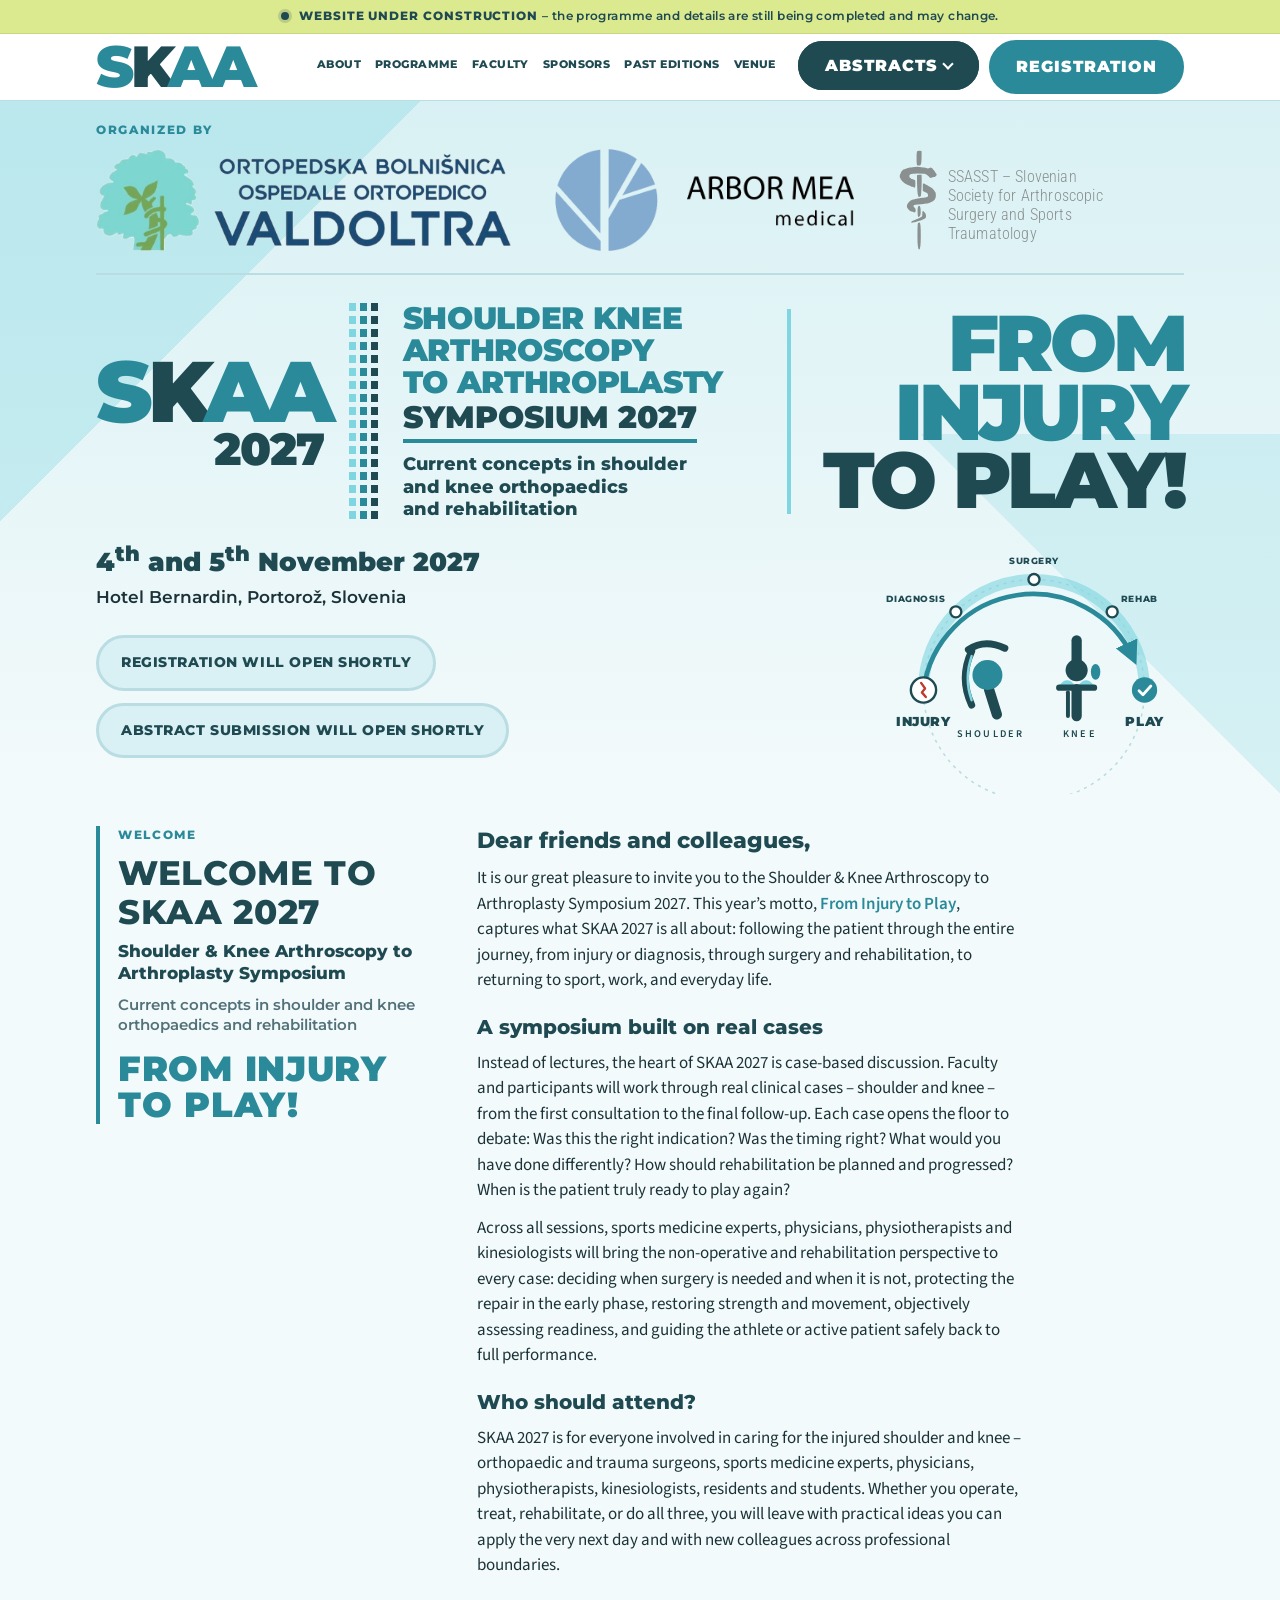
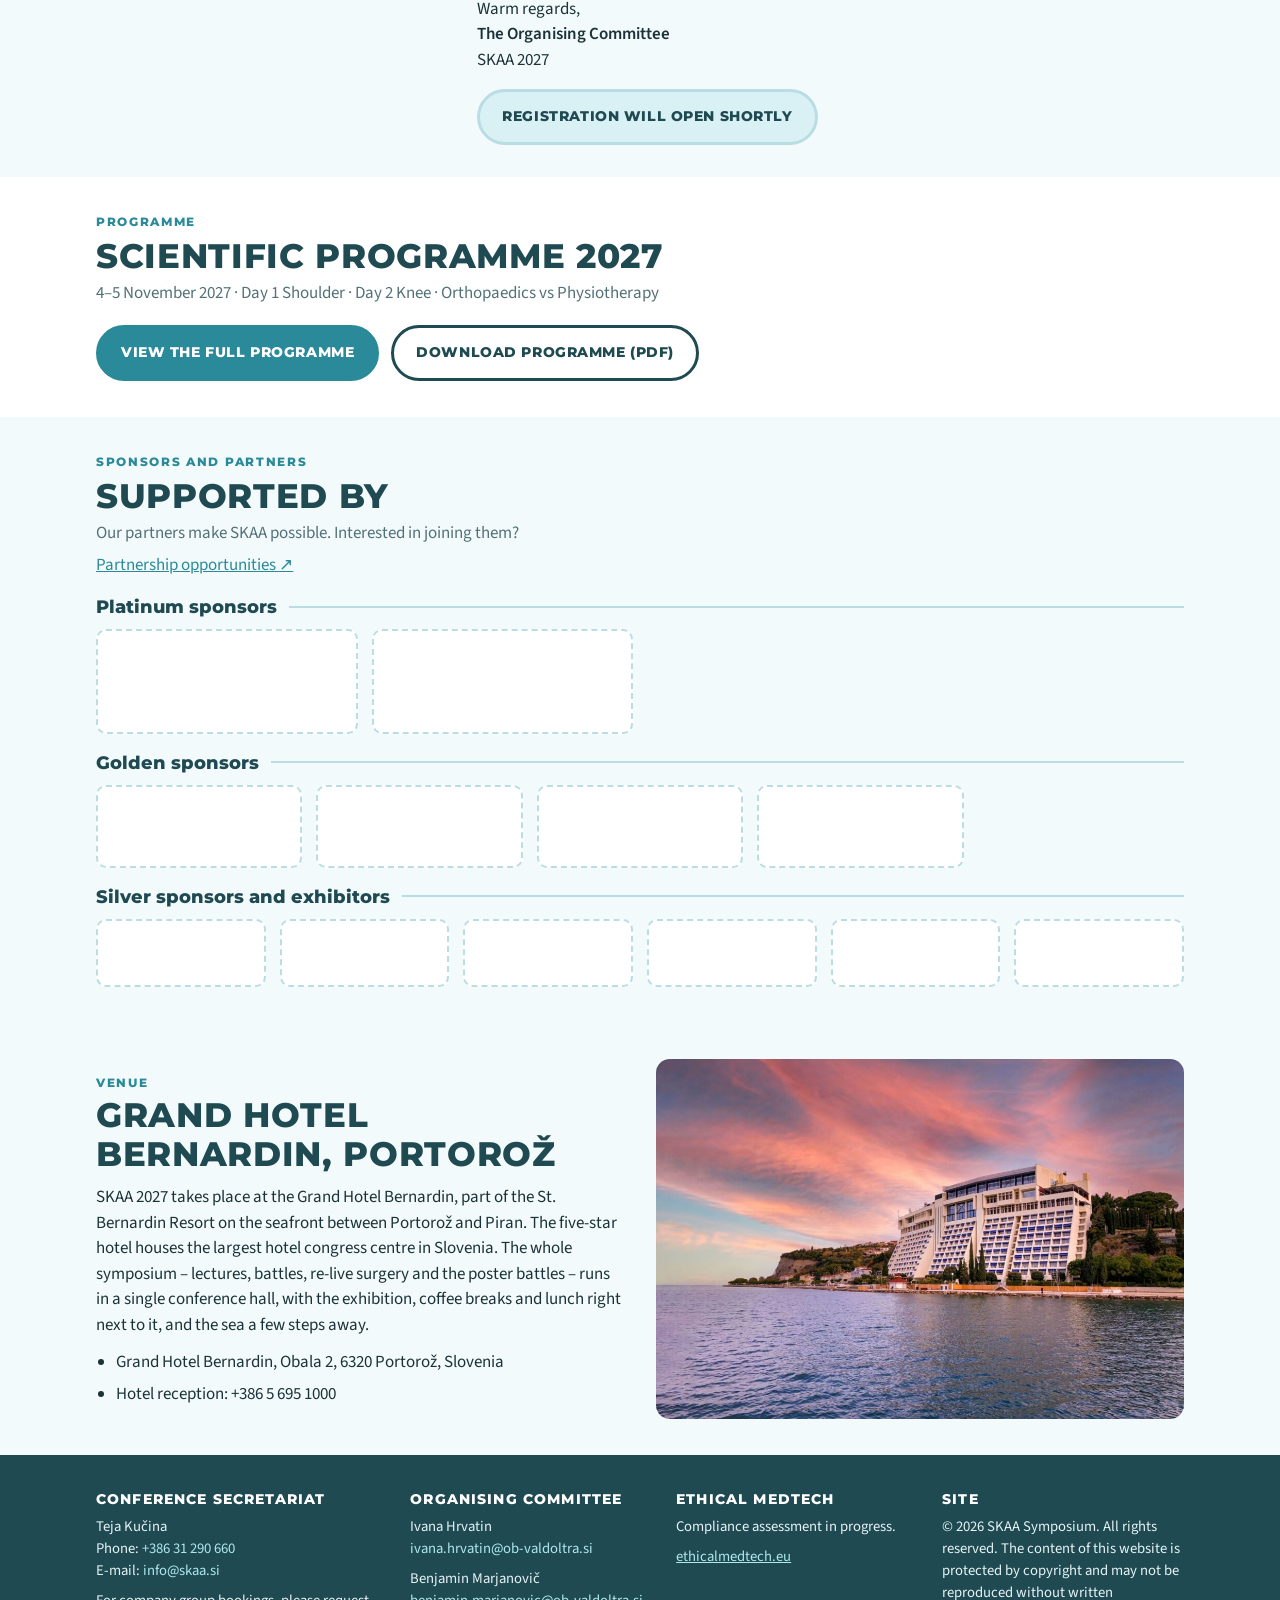
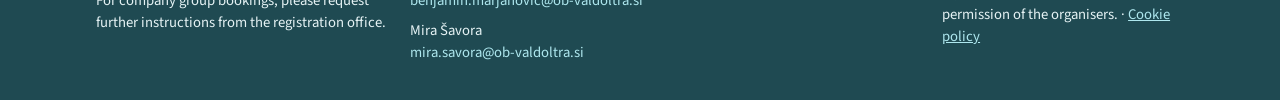
==== index.html @ 15f79ce2 "Programme PDF on the site: download buttons on the home and programme pages The PDF cover now carrie" ====
<!doctype html>
<html lang="en">
<head>
<meta charset="utf-8">
<meta name="viewport" content="width=device-width, initial-scale=1, viewport-fit=cover">
<title>SKAA 2027 – Shoulder Knee Arthroscopy to Arthroplasty Symposium · 4–5 November 2027, Portorož</title>
<meta name="description" content="SKAA 2027 – Shoulder Knee Arthroscopy to Arthroplasty Symposium, 4–5 November 2027, Hotel Bernardin, Portorož, Slovenia. Current concepts in shoulder and knee orthopaedics and rehabilitation: lectures, battles, re-live surgery and poster battles.">
<link rel="canonical" href="https://www.skaa.si/">
<meta property="og:type" content="website">
<meta property="og:site_name" content="SKAA 2027 Symposium">
<meta property="og:title" content="SKAA 2027 – Shoulder Knee Arthroscopy to Arthroplasty Symposium · 4–5 November 2027, Portorož">
<meta property="og:description" content="SKAA 2027 – Shoulder Knee Arthroscopy to Arthroplasty Symposium, 4–5 November 2027, Hotel Bernardin, Portorož, Slovenia. Current concepts in shoulder and knee orthopaedics and rehabilitation: lectures, battles, re-live surgery and poster battles.">
<meta property="og:url" content="https://www.skaa.si/">
<meta property="og:image" content="https://www.skaa.si/assets/og-image.png">
<meta property="og:image:width" content="1200"><meta property="og:image:height" content="630">
<meta property="og:locale" content="en_GB">
<meta name="twitter:card" content="summary_large_image">
<link rel="icon" href="favicon.ico" sizes="32x32">
<link rel="icon" type="image/png" sizes="32x32" href="favicon-32.png">
<link rel="icon" type="image/png" sizes="192x192" href="favicon-192.png">
<link rel="apple-touch-icon" href="apple-touch-icon.png">
<meta name="theme-color" content="#2a8a99">
<link rel="preload" href="fonts/montserrat-latin-800-normal.woff2" as="font" type="font/woff2" crossorigin>
<link rel="preload" href="fonts/source-sans-3-latin-400-normal.woff2" as="font" type="font/woff2" crossorigin>
<link rel="stylesheet" href="fonts/fonts.css">
<style>
/* Layout: full-width bands (hero, sponsors, archive, forms) with a 1120px inner column; outlined "flyer boxes" carry the 2025 visual language. */
:root{
  color-scheme:light;
  --bg:#f3fafb; --bg2:#ffffff; --fg:#1b3338; --muted:#527178;
  --teal:#2a8a99; --teal-deep:#1f4a52; --aqua:#7fd6e0; --aqua-soft:#d9f1f4;
  --line:#b9dde3; --lime:#dbe98f; --box:#ffffff; --ok:#1f7a4a;
  --display:"Montserrat",system-ui,sans-serif; --body:"Source Sans 3","Segoe UI",system-ui,sans-serif;
}

*{box-sizing:border-box}
body{background:var(--bg);color:var(--fg);font-family:var(--body);font-size:17px;line-height:1.5;margin:0}
body::before{content:"";position:fixed;inset:0 0 auto;height:env(safe-area-inset-top,0px);z-index:10;background:var(--bg2)}
h1,h2,h3{font-family:var(--display);text-wrap:balance;line-height:1.15;margin:0}
h2{font-size:clamp(1.5rem,3vw,2.1rem);font-weight:800;color:var(--teal-deep);text-transform:uppercase;letter-spacing:.02em}
h3{font-size:1.15rem;font-weight:800;color:var(--teal-deep)}
.h-link{color:inherit;text-decoration:none;border-bottom:4px solid var(--aqua)}
.h-link:hover{color:var(--teal)}
p{margin:0}
a{color:var(--teal)}
.wrap{max-width:1120px;margin:0 auto;padding-left:max(16px,env(safe-area-inset-left,0px));padding-right:max(16px,env(safe-area-inset-right,0px))}
.band{padding-block:36px}
.band.alt{background:var(--bg2)}
.eyebrow{font-family:var(--display);font-size:.75rem;font-weight:800;letter-spacing:.14em;text-transform:uppercase;color:var(--teal)}
.sect-head{display:grid;gap:6px;margin-bottom:18px;max-width:62ch}
.sect-head p{color:var(--muted)}
@media (min-width:700px){.sect-head h2{text-wrap:nowrap;white-space:nowrap}}
.btn{display:inline-flex;align-items:center;gap:8px;font-family:var(--display);font-weight:800;font-size:.9rem;letter-spacing:.04em;text-transform:uppercase;padding:14px 22px;border-radius:999px;text-decoration:none;cursor:pointer;border:3px solid var(--teal);background:var(--teal);color:#fff;transition:transform .15s,box-shadow .15s,background .15s}
.btn.ghost{background:transparent;color:var(--teal-deep);border-color:var(--teal-deep)}
.btn:hover{transform:translate(-1px,-1px);box-shadow:3px 3px 0 var(--aqua);background:var(--teal-deep);border-color:var(--teal-deep)}
.btn.soon{background:var(--aqua-soft);color:var(--teal-deep);border-color:var(--line);box-shadow:none;cursor:default}
.btn.soon:hover{transform:none}
.btn:focus-visible,input:focus-visible,select:focus-visible,textarea:focus-visible,summary:focus-visible,a:focus-visible{outline:3px solid var(--aqua);outline-offset:2px}
.note{font-size:.95rem;color:var(--muted)}
.todo{display:inline-block;font-family:var(--display);font-size:.7rem;font-weight:800;letter-spacing:.08em;text-transform:uppercase;background:#ffe9a8;color:#5a4300;padding:3px 8px;border-radius:4px;vertical-align:middle}

/* header */
.uc{background:var(--lime);color:var(--teal-deep);border-bottom:1px solid #c9d87a}
.uc .wrap{display:flex;align-items:center;justify-content:center;gap:10px;padding-top:7px;padding-bottom:7px;font-family:var(--display);font-weight:800;font-size:.72rem;letter-spacing:.08em;text-transform:uppercase;text-align:center}
.uc i{flex:none;width:8px;height:8px;border-radius:50%;background:var(--teal-deep);box-shadow:0 0 0 3px rgba(31,74,82,.18)}
.uc span b{font-weight:600;letter-spacing:.03em;text-transform:none;font-size:.78rem}
@media (max-width:600px){.uc .wrap{font-size:.66rem;letter-spacing:.06em}}
header{position:sticky;top:env(safe-area-inset-top,0px);z-index:9;background:var(--bg2);border-bottom:1px solid var(--line)}
header .wrap{display:flex;align-items:center;justify-content:space-between;gap:16px;padding-block:6px}
.brand{display:flex;align-items:center;gap:12px;text-decoration:none;color:var(--teal-deep);font-family:var(--display)}
.brand-mark{font-weight:900;font-size:clamp(2.6rem,4.5vw,3.9rem);letter-spacing:-.06em;color:var(--teal);line-height:.85;display:block}
.brand-mark .k{color:var(--teal-deep);margin-right:-.05em}
.brand-mark .aa{letter-spacing:-.12em;color:var(--teal)}
.brand-mark .s{color:var(--teal)}
header .wrap{flex-wrap:wrap}
nav{flex:1;min-width:0}
nav ul{list-style:none;margin:0;padding:0;display:flex;flex-wrap:wrap;gap:2px 2px;justify-content:flex-end}
nav a{display:inline-block;text-decoration:none;color:var(--teal-deep);font-family:var(--display);font-weight:800;font-size:.66rem;letter-spacing:.04em;text-transform:uppercase;padding:8px 6px;white-space:nowrap;border-radius:999px;border-bottom:3px solid transparent;line-height:1}
nav a:hover{color:var(--teal);background:var(--aqua-soft)}
/* drop-down sub-menu (Abstracts) */
nav li.has-sub{position:relative}
nav li.has-sub>a::after{content:"";display:inline-block;width:5px;height:5px;margin:0 0 2px 5px;border-right:2px solid currentColor;border-bottom:2px solid currentColor;transform:rotate(45deg)}
nav ul.sub{display:none;position:absolute;top:100%;left:0;flex-direction:column;align-items:stretch;gap:2px;min-width:200px;margin:0;padding:6px;background:var(--bg2);border:1px solid var(--line);border-radius:10px;box-shadow:0 10px 24px rgba(31,74,82,.16);z-index:3}
nav li.has-sub:hover>ul.sub,nav li.has-sub:focus-within>ul.sub{display:flex}
nav ul.sub a{display:block;font-size:.7rem;padding:9px 12px;border-radius:8px}
@media (max-width:1000px){nav ul.sub{left:50%;transform:translateX(-50%)}}
.reg-btn{flex:none;font-family:var(--display);font-weight:900;font-size:1rem;letter-spacing:.06em;text-transform:uppercase;color:#fff;background:var(--teal);border:3px solid var(--teal);border-radius:999px;padding:12px 24px;text-decoration:none;white-space:nowrap;transition:box-shadow .15s,transform .15s}
/* the two header buttons: Abstracts (with its drop-down) and Registration */
.ctas{display:flex;align-items:center;gap:10px;flex:none}
.ctas .has-sub{position:relative}
.abs-btn{background:var(--teal-deep);border-color:var(--teal-deep)}
.abs-btn:hover{background:var(--teal);border-color:var(--teal);box-shadow:3px 3px 0 var(--lime)}
.abs-btn::after{content:"";display:inline-block;width:6px;height:6px;margin:0 0 3px 7px;border-right:2.5px solid currentColor;border-bottom:2.5px solid currentColor;transform:rotate(45deg)}
.ctas ul.sub{display:none;position:absolute;top:100%;right:0;flex-direction:column;align-items:stretch;gap:2px;min-width:230px;margin:4px 0 0;padding:6px;list-style:none;background:var(--bg2);border:1px solid var(--line);border-radius:10px;box-shadow:0 10px 24px rgba(31,74,82,.16);z-index:3}
.ctas .has-sub:hover>ul.sub,.ctas .has-sub:focus-within>ul.sub{display:flex}
.ctas ul.sub a{display:block;text-decoration:none;font-family:var(--display);font-weight:800;font-size:.72rem;letter-spacing:.04em;text-transform:uppercase;color:var(--teal-deep);padding:9px 12px;border-radius:8px}
.ctas ul.sub a:hover{color:var(--teal);background:var(--aqua-soft)}
.ctas ul.sub .sub-soon{display:block;font-family:var(--display);font-weight:800;font-size:.72rem;letter-spacing:.04em;text-transform:uppercase;color:var(--muted);padding:9px 12px;cursor:default}
.reg-btn:hover{background:var(--teal-deep);border-color:var(--teal-deep);box-shadow:3px 3px 0 var(--aqua);transform:translate(-1px,-1px)}
@media (max-width:1000px){
  header .wrap{flex-direction:column;align-items:stretch;gap:8px}
  nav ul{justify-content:center}
  .reg-btn{align-self:center}
  .ctas{align-self:center;flex-wrap:wrap;justify-content:center}
}

/* hero: the flyer's pale geometric field */
.hero{position:relative;overflow:hidden;background:
  linear-gradient(135deg,rgba(127,214,224,.35) 0 50%,transparent 50%) 0 0/420px 420px no-repeat,
  linear-gradient(225deg,rgba(127,214,224,.25) 0 50%,transparent 50%) 100% 100%/360px 360px no-repeat,
  linear-gradient(180deg,var(--aqua-soft),var(--bg));padding-block:20px 36px}
.hero .wrap{display:grid;gap:28px}
.hero-row{display:grid;grid-template-columns:minmax(0,1fr) clamp(120px,26vw,300px);gap:clamp(12px,3vw,28px);align-items:center;margin-top:14px}
.hero-info{min-width:0}
.hero-main{min-width:0}
.hero-side{display:grid;gap:14px;justify-items:end;min-width:0}
.slogan{display:grid;justify-items:end;text-align:right;font-family:var(--display);font-weight:900;text-transform:uppercase;line-height:.9;letter-spacing:-.04em;font-size:clamp(2.4rem,5.2vw,4.2rem);color:var(--teal)}
.slogan .to{color:var(--teal-deep)}
.journey{width:100%;justify-self:end;min-width:0}
.journey svg{width:100%;height:auto;display:block;overflow:visible}
.jlab{font-family:var(--body);font-weight:600;font-size:13px;letter-spacing:.22em;text-transform:uppercase;fill:var(--teal-deep)}
.jdate{font-family:var(--display);font-weight:900;font-size:42px;letter-spacing:-.02em}
.jmon{font-family:var(--display);font-weight:800;font-size:19px;text-transform:uppercase;letter-spacing:.04em}
.jms{font-family:var(--display);font-weight:800;font-size:12px;letter-spacing:.06em;text-transform:uppercase;fill:var(--teal-deep)}
.jend{font-family:var(--display);font-weight:900;font-size:17px;letter-spacing:.04em;text-transform:uppercase;fill:var(--teal-deep)}
.jcap{font-family:var(--body);font-weight:600;font-size:12px;letter-spacing:.12em;text-transform:uppercase;fill:var(--muted)}
.jtag{font-family:var(--body);font-weight:600;font-size:14px;letter-spacing:.18em;text-transform:uppercase;fill:var(--teal-deep)}
/* text logo (edit the year in .year and .l2 for the next edition) */
.logo{display:grid;grid-template-columns:auto auto auto minmax(0,1fr);align-items:center;gap:0 24px;font-family:var(--display)}
.logo-slogan{display:grid;justify-items:end;text-align:right;font-weight:900;font-size:clamp(2.6rem,6.2vw,5.2rem);line-height:.86;letter-spacing:-.05em;text-transform:uppercase;color:var(--teal);padding-left:18px;margin-left:6px;border-left:4px solid var(--aqua);justify-self:end;width:100%}
.logo-slogan .to{color:var(--teal-deep)}
.logo-mark{display:grid;justify-items:end;line-height:.82}
.logo-mark .word{font-weight:900;font-size:clamp(3.4rem,7.2vw,5.4rem);letter-spacing:-.06em;color:var(--teal);display:inline-flex}
.logo-mark .k{color:var(--teal-deep);margin-right:-.05em}
.logo-mark .aa{letter-spacing:-.12em;color:var(--teal)}
.logo-mark .year{font-weight:900;font-size:clamp(1.7rem,3.6vw,2.8rem);color:var(--teal-deep);letter-spacing:-.02em;margin-top:.08em}
.logo-dots{width:30px;height:100%;min-height:150px;background:
  repeating-linear-gradient(to bottom,var(--aqua) 0 8px,transparent 8px 13px) 0 0/7px 100% no-repeat,
  repeating-linear-gradient(to bottom,var(--teal) 0 8px,transparent 8px 13px) 11px 0/7px 100% no-repeat,
  repeating-linear-gradient(to bottom,var(--teal-deep) 0 8px,transparent 8px 13px) 22px 0/7px 100% no-repeat}
.logo-text{display:grid;gap:2px;min-width:0}
.logo-text .l1,.logo-text .l2{white-space:nowrap}
.logo-text .l1{font-weight:900;font-size:clamp(1.2rem,2.7vw,1.95rem);line-height:1.02;color:var(--teal);text-transform:uppercase;letter-spacing:-.01em}
.logo-text .l2{font-weight:900;font-size:clamp(1.2rem,2.7vw,1.95rem);line-height:1.05;color:var(--teal-deep);text-transform:uppercase;padding-bottom:6px;border-bottom:4px solid var(--teal);width:fit-content}
.logo-text .l4{font-family:var(--display);font-weight:700;font-size:clamp(.95rem,1.5vw,1.12rem);max-width:30ch;line-height:1.25;color:var(--teal-deep);margin-top:8px;text-wrap:balance}
@media (max-width:520px){
  .logo{grid-template-columns:1fr;gap:14px}
  .logo-slogan{border-left:0;padding-left:0;justify-items:start;text-align:left}
  .logo-mark{justify-items:start}
  .logo-dots{height:10px;min-height:0;width:100%;background:
    repeating-linear-gradient(to right,var(--teal) 0 8px,transparent 8px 13px) 0 0/100% 7px no-repeat}
}
.hero h1{font-size:clamp(1.3rem,2.6vw,1.75rem);font-weight:800;color:var(--teal-deep);margin-top:22px}
.when{display:grid;gap:4px;margin-top:4px;font-family:var(--display)}
.when b{font-size:clamp(1.2rem,2.4vw,1.6rem);font-weight:900;color:var(--teal-deep)}
.when span{font-weight:600;color:var(--fg)}
.cta{display:flex;flex-wrap:wrap;gap:12px;margin-top:24px}
.organizers{display:grid;gap:10px;padding-bottom:22px;border-bottom:2px solid var(--line)}
.organizers .row{display:flex;flex-wrap:nowrap;align-items:center;gap:clamp(14px,3.5vw,44px);min-width:0}
.organizers .row a{flex:0 1 auto;min-width:0;display:flex;align-items:center;transition:transform .15s}
.organizers .row a:hover{transform:translateY(-2px)}
.organizers img,.organizers svg{height:clamp(36px,8vw,104px);width:auto;max-width:100%;object-fit:contain;object-position:left center}
.ssasst{display:block;overflow:visible}
.ssasst-text{font-family:"Roboto Condensed","Arial Narrow","DejaVu Sans Condensed",sans-serif;font-weight:300;font-size:36px;letter-spacing:.01em}
/* flyer boxes */
.boxes{display:grid;grid-template-columns:repeat(2,1fr);gap:14px}
.box{border:3px solid var(--teal-deep);border-radius:12px;background:var(--box);padding:18px 16px;text-align:center;font-family:var(--display);font-weight:800;font-size:1rem;color:var(--teal-deep);display:flex;align-items:center;justify-content:center;min-height:84px;box-shadow:4px 4px 0 var(--aqua)}
.box.wide{grid-column:1/-1}

/* key facts */
.facts{display:grid;grid-template-columns:repeat(auto-fit,minmax(220px,1fr));gap:20px}
.fact{border-top:4px solid var(--teal);padding-top:12px}
.fact .eyebrow{color:var(--muted)}
.fact b{display:block;font-family:var(--display);font-weight:800;font-size:1.2rem;color:var(--teal-deep);margin-top:4px}

/* sponsors */
.tiers{display:grid;gap:18px}
.tier h3{display:flex;align-items:center;gap:12px;margin-bottom:12px}
.tier h3::after{content:"";flex:1;height:2px;background:var(--line)}
.logos{display:grid;gap:14px;grid-template-columns:repeat(auto-fill,minmax(200px,1fr))}
.logos.big{grid-template-columns:repeat(auto-fill,minmax(260px,1fr))}
.logos.small{grid-template-columns:repeat(auto-fill,minmax(150px,1fr))}
.logo-tile{display:flex;align-items:center;justify-content:center;aspect-ratio:5/2;max-width:100%;background:var(--box);border:2px dashed var(--line);border-radius:10px;text-decoration:none;color:var(--muted);font-family:var(--display);font-weight:600;font-size:.8rem;letter-spacing:.06em;text-transform:uppercase;padding:14px;transition:border-color .15s}
.logo-tile:hover{border-color:var(--teal)}
.logo-tile img{max-height:70px;max-width:85%;object-fit:contain}
.logo-tile.real{border-style:solid;background:#fff}

/* archive */
.archive{display:grid;gap:18px;grid-template-columns:repeat(auto-fill,minmax(320px,1fr))}
.edition{background:var(--box);border:1px solid var(--line);border-radius:14px;overflow:hidden;display:grid;grid-template-rows:auto 1fr}
.edition .top{background:#fff;padding:18px;border-bottom:1px solid var(--line);display:flex;align-items:center;justify-content:center;min-height:120px}
.edition .top img{max-width:100%;height:auto;max-height:90px}
.edition .top.future{background:var(--aqua-soft);color:var(--muted);font-family:var(--display);font-weight:800;font-size:1.6rem;letter-spacing:.04em}
.edition .body{padding:18px;display:grid;gap:10px;align-content:start}
.edition .slogan{font-family:var(--display);font-weight:800;color:var(--teal-deep);font-size:1.05rem}
.edition dl{display:grid;grid-template-columns:auto 1fr;gap:4px 12px;margin:0;font-size:.95rem}
.edition dt{color:var(--muted)}.edition dd{margin:0}
.edition .links{display:flex;flex-wrap:wrap;gap:8px;margin-top:4px}
.chip{display:inline-flex;align-items:center;gap:6px;font-size:.85rem;font-weight:600;padding:6px 12px;border-radius:999px;border:2px solid var(--teal);color:var(--teal);text-decoration:none;background:transparent}
.chip.disabled{border-color:var(--line);color:var(--muted);cursor:default}
details.faculty{margin-top:6px}
details.faculty summary{cursor:pointer;color:var(--teal);font-weight:600;font-size:.95rem}
details.faculty ul{columns:2;gap:20px;margin:10px 0 0;padding-left:18px;font-size:.92rem}

/* forms */
.form-grid{display:grid;grid-template-columns:1.4fr 1fr;gap:40px;align-items:start}
form{display:grid;gap:22px;min-width:0}
fieldset{border:1px solid var(--line);border-radius:12px;padding:18px 18px 20px;margin:0;background:var(--box);display:grid;gap:14px;min-width:0}
legend{font-family:var(--display);font-weight:800;color:var(--teal-deep);padding:0 8px;font-size:1rem;text-transform:uppercase;letter-spacing:.06em}
.row2{display:grid;grid-template-columns:1fr 1fr;gap:14px}
.row3{display:grid;grid-template-columns:1fr 1fr 1fr;gap:14px}
label.f{display:grid;gap:5px;font-size:.9rem;font-weight:600;color:var(--muted);min-width:0}
label.f .req{color:#c0392b}
input[type=text],input[type=email],input[type=tel],select,textarea{width:100%;font:inherit;font-size:1rem;color:var(--fg);background:var(--bg2);border:1.5px solid var(--line);border-radius:8px;padding:10px 12px;min-width:0}
textarea{min-height:160px;resize:vertical}
.check{display:flex;gap:10px;align-items:flex-start;font-size:.95rem;font-weight:400;color:var(--fg)}
.check input{margin-top:4px;width:18px;height:18px;accent-color:var(--teal)}
.fees{display:grid;gap:8px}
.fee{display:grid;grid-template-columns:auto 1fr auto;gap:12px;align-items:center;padding:10px 12px;border:1.5px solid var(--line);border-radius:8px}
.fee b{font-family:var(--display);font-weight:800;color:var(--teal-deep);font-variant-numeric:tabular-nums}
.side{display:grid;gap:18px;align-self:start;position:sticky;top:90px}
.card{background:var(--box);border:1px solid var(--line);border-radius:12px;padding:20px;display:grid;gap:10px}
.card h3{font-size:1rem;text-transform:uppercase;letter-spacing:.06em}
.payee{font-size:.95rem;display:grid;grid-template-columns:auto 1fr;gap:4px 12px}
.payee dt{color:var(--muted)}.payee dd{margin:0;font-weight:600;user-select:all}
.copy{justify-self:start;font:inherit;font-size:.85rem;font-weight:600;color:var(--teal);background:none;border:1.5px solid var(--teal);border-radius:999px;padding:5px 12px;cursor:pointer}
.counter{font-size:.85rem;color:var(--muted);text-align:right;font-variant-numeric:tabular-nums}
.done{background:var(--aqua-soft);border:2px solid var(--teal);border-radius:12px;padding:18px;display:grid;gap:6px}
.done b{color:var(--ok);font-family:var(--display)}

/* venue */
.venue{display:grid;grid-template-columns:1fr 1fr;gap:32px;align-items:center}
.venue img{width:100%;max-width:100%;height:auto;border-radius:14px;display:block}
.venue ul{margin:12px 0 0;padding-left:20px;display:grid;gap:6px}
.venue-blocks{display:grid;grid-template-columns:repeat(3,1fr);gap:16px;margin-top:28px}
.venue-blocks .topic{align-content:start}
.venue-blocks .topic b{font-family:var(--display);font-weight:800;color:var(--teal-deep);font-size:1.05rem}
.venue-blocks .topic p{font-size:.95rem}

/* welcome letter */
#about{padding-block:32px}
.welcome{display:grid;grid-template-columns:1fr 2fr;gap:28px;align-items:start}
.welcome-head{position:sticky;top:90px;display:grid;gap:10px;border-left:4px solid var(--teal);padding-left:18px}
.welcome-head .sub{font-family:var(--display);font-weight:800;font-size:1.05rem;color:var(--teal-deep);line-height:1.3}
.welcome-head .sub.muted{font-weight:600;color:var(--muted);font-size:.95rem}
.welcome-head .motto{font-family:var(--display);font-weight:900;font-size:clamp(1.6rem,3vw,2.2rem);color:var(--teal);text-transform:uppercase;letter-spacing:.02em;line-height:1.05;margin-top:6px}
.letter{display:grid;gap:12px;max-width:68ch;min-width:0}
.letter h3{margin-top:10px;font-size:1.25rem}
.letter .salute{font-family:var(--display);font-weight:800;color:var(--teal-deep);font-size:1.35rem;line-height:1.3}
.letter em{color:var(--teal);font-style:normal;font-weight:600}
.letter .sign{margin-top:6px}
.letter .cta{margin-top:4px}
.topics{display:grid;grid-template-columns:1fr 1fr;gap:16px}
.topic{background:var(--box);border:3px solid var(--teal-deep);border-radius:12px;padding:16px;box-shadow:4px 4px 0 var(--aqua);display:grid;gap:6px;font-size:.97rem}

/* faculty */
.people{display:grid;gap:22px 16px;grid-template-columns:repeat(auto-fill,minmax(150px,1fr))}
.person{display:grid;justify-items:center;gap:10px;background:none;border:0;padding:0;font:inherit;color:var(--fg);cursor:pointer;text-align:center;min-width:0}
.person .photo{width:128px;height:128px;max-width:100%;border-radius:50%;overflow:hidden;border:3px solid var(--teal);box-shadow:4px 4px 0 var(--aqua);background:var(--aqua-soft);display:flex;align-items:center;justify-content:center;font-family:var(--display);font-weight:800;font-size:1.8rem;color:var(--teal-deep);transition:transform .15s}
.person .photo img{width:100%;height:100%;object-fit:cover;display:block}
.person:hover .photo{transform:translateY(-3px)}
.person .name{font-family:var(--display);font-weight:800;font-size:.95rem;color:var(--teal-deep);line-height:1.2}
.person .role{font-size:.82rem;color:var(--muted)}
.modal{position:fixed;inset:0;z-index:20;background:rgba(15,31,35,.6);display:flex;align-items:center;justify-content:center;padding:max(16px,env(safe-area-inset-left,0px))}
.modal-box{background:var(--bg2);color:var(--fg);border-radius:16px;max-width:620px;width:100%;max-height:90vh;overflow:auto;padding:28px;display:grid;gap:14px;border-top:6px solid var(--teal);position:relative}
.modal-head{display:flex;gap:18px;align-items:center}
.modal-head .photo{width:96px;height:96px;flex:none;border-radius:50%;overflow:hidden;border:3px solid var(--teal);background:var(--aqua-soft);display:flex;align-items:center;justify-content:center;font-family:var(--display);font-weight:800;font-size:1.5rem;color:var(--teal-deep)}
.modal-head .photo img{width:100%;height:100%;object-fit:cover}
.modal-head h3{font-size:1.3rem}
.modal-close{position:absolute;top:12px;right:12px;width:36px;height:36px;border-radius:50%;border:2px solid var(--line);background:var(--bg2);color:var(--fg);font-size:1.2rem;cursor:pointer}
.modal-box p{max-width:62ch}

footer{background:var(--teal-deep);color:#e6f3f5;padding-block:36px;font-size:.92rem}
:root[data-theme="dark"] footer,footer{color:#e6f3f5}
footer .wrap{display:grid;grid-template-columns:1.2fr 1fr 1fr 1fr;gap:24px}
footer a{color:#aee7ee}
footer h3{color:#fff;font-size:.9rem;text-transform:uppercase;letter-spacing:.08em;margin-bottom:8px}
footer .mail{color:#aee7ee;user-select:all}

@media (max-width:860px){
  .form-grid,.venue,.welcome,.venue-blocks{grid-template-columns:1fr}
  .slogan{justify-items:start;text-align:left}
  .hero-side{justify-items:start}
  .welcome-head{position:static}
  footer .wrap{grid-template-columns:1fr 1fr}
  .side{position:static}
  .row3{grid-template-columns:1fr 1fr}
}
@media (max-width:520px){
  body{font-size:16px}
  .boxes,.row2,.row3,.topics{grid-template-columns:1fr}
  .cta .btn{padding:11px 14px;font-size:.78rem;letter-spacing:.02em;text-align:center;line-height:1.2}
  .when b{font-size:1.1rem}
  .when span{font-size:.95rem}
  .box{min-height:64px}
  details.faculty ul{columns:1}
  .band{padding-block:40px}
}
@media (prefers-reduced-motion:reduce){*{transition:none!important}}
</style>
</head>
<body>
<a id="page-top" tabindex="-1" aria-hidden="true" style="position:absolute;top:0;left:0;width:1px;height:1px;overflow:hidden;opacity:0;outline:none"></a>
<div class="uc" role="status"><div class="wrap"><i aria-hidden="true"></i><span>Website under construction <b>– the programme and details are still being completed and may change.</b></span></div></div>
<header>
  <div class="wrap">
    <a class="brand" href="index.html" id="brandHome" title="SKAA – home page" aria-label="SKAA – home page"><span class="brand-mark"><span class="s">S</span><span class="k">K</span><span class="aa">AA</span></span></a>
    <nav aria-label="Main">
      <ul>
        <li><a href="about.html">About</a></li>
        <li><a href="programme.html">Programme</a></li>
        <li><a href="faculty.html">Faculty</a></li>
        <li><a href="sponsors.html">Sponsors</a></li>
        <li><a href="archive.html">Past editions</a></li>
        <li><a href="venue.html">Venue</a></li>
      </ul>
    </nav>
    <div class="ctas">
      <div class="has-sub">
        <a class="reg-btn abs-btn" href="abstracts.html" aria-haspopup="true">Abstracts</a>
        <ul class="sub" aria-label="Abstracts">
          <li><a href="abstracts.html">Submission guidelines</a></li>
          <li><span class="sub-soon">Submit an abstract – opens shortly</span></li>
        </ul>
      </div>
      <a class="reg-btn" href="registration.html">Registration</a>
    </div>
  </div>
</header>

<section class="hero" id="top">
  <div class="wrap">
    <div class="organizers">
        <span class="eyebrow">Organized by</span>
        <div class="row">
          <a href="https://www.ob-valdoltra.si/" target="_blank" rel="noopener" aria-label="Ortopedska bolnišnica Valdoltra"><img src="assets/valdoltra.png" alt="Ortopedska bolnišnica Valdoltra"></a>
          <a href="https://arbormea.com/" target="_blank" rel="noopener" aria-label="Arbor Mea medical"><img src="assets/arbormea.png" alt="Arbor Mea medical"></a>
          <a href="https://www.szd.si/sekcije-in-zdruzenja/kirurgija/slovensko-zdruzenje-za-artroskopsko-kirurgijo-in-poskodbe-pri-sportu/" target="_blank" rel="noopener" aria-label="SSASST – Slovenian Society for Arthroscopic Surgery and Sports Traumatology"><svg class="ssasst" viewBox="0 0 400 230" role="img" aria-label="SSASST – Slovenian Society for Arthroscopic Surgery and Sports Traumatology">
            <path fill="#8a8f8f" fill-rule="evenodd" d="M45.0 166.2Q43.7 167.4 43.7 196.7Q43.7 226.0 47.5 226.0Q51.2 226.0 51.2 195.7Q51.2 165.4 48.7 165.2Q46.2 164.9 45.0 166.2Z M59.6 141.8Q56.6 139.1 56.1 139.1Q55.7 139.1 55.2 139.8Q54.7 140.6 54.7 145.3Q54.7 150.0 53.7 151.5Q52.7 153.0 51.2 153.2Q49.7 153.5 49.2 154.2Q48.7 155.0 47.7 155.0Q46.7 155.0 45.5 156.0Q44.2 157.0 43.2 157.0Q42.2 157.0 41.0 158.0Q39.8 159.0 36.3 160.2Q32.8 161.4 31.3 162.4Q29.8 163.4 29.8 164.7Q29.8 165.9 30.8 165.9Q31.8 165.9 32.8 165.2Q33.8 164.4 37.0 164.4Q40.3 164.4 41.2 163.4Q42.2 162.4 44.5 162.4Q46.7 162.4 48.0 161.4Q49.2 160.4 50.9 160.4Q52.7 160.4 53.7 159.4Q54.7 158.5 55.7 158.5Q56.6 158.5 58.6 157.5Q60.6 156.5 61.9 155.2Q63.1 154.0 62.9 149.3Q62.6 144.6 59.6 141.8Z M47.2 127.4Q43.7 127.7 44.0 140.1Q44.2 152.5 45.5 152.5Q46.7 152.5 48.9 151.0Q51.2 149.5 50.9 138.3Q50.7 127.2 47.2 127.4Z M57.6 77.5Q56.1 77.5 55.9 78.0Q55.7 78.5 55.7 86.2Q55.7 93.9 55.9 94.4Q56.1 94.9 57.4 94.9Q58.6 94.9 59.4 95.9Q60.1 96.9 61.4 96.9Q62.6 96.9 63.6 97.9Q64.6 98.9 65.8 99.4Q67.1 99.9 67.3 103.1Q67.6 106.3 67.1 106.8Q66.6 107.3 65.6 107.3Q64.6 107.3 63.6 108.3Q62.6 109.3 57.1 109.3Q51.7 109.3 50.2 110.3Q48.7 111.3 44.5 111.3Q40.3 111.3 39.0 112.3Q37.8 113.3 35.0 113.3Q32.3 113.3 31.8 114.0Q31.3 114.8 29.8 115.0Q28.3 115.2 24.1 119.7Q19.9 124.2 19.9 128.2Q19.9 132.1 23.1 135.4Q26.3 138.6 28.3 139.6Q30.3 140.6 31.6 140.6Q32.8 140.6 34.3 141.6Q35.8 142.6 37.8 142.3Q39.8 142.1 39.8 137.8Q39.8 133.6 36.5 130.9Q33.3 128.2 35.0 126.7Q36.8 125.2 45.2 124.9Q53.7 124.7 56.6 123.7Q59.6 122.7 63.3 122.7Q67.1 122.7 68.3 121.7Q69.6 120.7 71.0 120.7Q72.5 120.7 73.8 119.7Q75.0 118.7 75.8 118.7Q76.5 118.7 79.7 116.2Q83.0 113.8 83.0 112.8Q83.0 111.8 84.0 110.5Q85.0 109.3 85.0 103.8Q85.0 98.4 84.0 97.4Q83.0 96.4 82.7 95.4Q82.5 94.4 79.5 90.9Q76.5 87.4 75.3 87.2Q74.0 86.9 72.3 85.2Q70.6 83.5 69.3 83.5Q68.1 83.5 67.3 82.5Q66.6 81.5 63.6 80.2Q60.6 79.0 59.9 78.2Q59.1 77.5 57.6 77.5Z M48.2 57.6Q44.2 57.6 43.2 58.4Q42.2 59.1 43.0 83.7Q43.7 108.3 47.2 107.6Q50.7 106.8 51.2 106.1Q51.7 105.3 52.4 93.6Q53.2 82.0 53.2 70.1Q53.2 58.1 52.7 57.9Q52.2 57.6 48.2 57.6Z M5.0 65.3Q6.0 66.1 6.0 67.3Q6.0 68.6 7.0 69.3Q8.0 70.1 8.2 70.8Q8.5 71.5 11.4 74.3Q14.4 77.0 16.7 78.0Q18.9 79.0 19.9 80.0Q20.9 81.0 22.4 81.0Q23.9 81.0 25.1 82.0Q26.3 83.0 27.6 83.0Q28.8 83.0 29.6 84.0Q30.3 85.0 32.3 85.0Q34.3 85.0 35.3 85.9Q36.3 86.9 37.5 86.9Q38.8 86.9 39.0 78.5Q39.3 70.1 37.5 69.8Q35.8 69.6 34.5 68.6Q33.3 67.6 31.8 67.6Q30.3 67.6 29.6 66.6Q28.8 65.6 28.1 65.3Q27.3 65.1 26.3 63.8Q25.4 62.6 25.4 60.4Q25.4 58.1 27.8 56.6Q30.3 55.2 44.7 55.2Q59.1 55.2 61.6 55.9Q64.1 56.6 68.1 60.9Q72.0 65.1 73.3 65.1Q74.5 65.1 76.3 64.1Q78.0 63.1 80.2 63.1Q82.5 63.1 84.7 61.1Q86.9 59.1 86.9 57.6Q86.9 56.1 85.0 54.2Q83.0 52.2 83.0 51.2Q83.0 50.2 81.0 48.4Q79.0 46.7 78.7 45.7Q78.5 44.7 76.5 43.2Q74.5 41.7 73.3 41.7Q72.0 41.7 70.8 42.7Q69.6 43.7 67.1 43.7Q64.6 43.7 63.6 42.7Q62.6 41.7 58.9 41.7Q55.2 41.7 52.9 40.8Q50.7 39.8 42.7 39.8Q34.8 39.8 33.1 40.8Q31.3 41.7 27.3 41.7Q23.4 41.7 22.1 42.7Q20.9 43.7 19.1 43.7Q17.4 43.7 16.2 44.7Q14.9 45.7 13.7 45.7Q12.4 45.7 10.2 48.0Q8.0 50.2 7.0 51.9Q6.0 53.7 6.0 54.4Q6.0 55.2 5.0 56.6Q4.0 58.1 4.0 61.4Q4.0 64.6 5.0 65.3Z M43.0 5.2Q41.7 6.5 41.7 20.9Q41.7 35.3 43.0 36.3Q44.2 37.3 48.4 37.3Q52.7 37.3 52.9 21.1Q53.2 5.0 52.7 4.5Q52.2 4.0 48.2 4.0Q44.2 4.0 43.0 5.2Z"/>
            <g class="ssasst-text" fill="#8a8f8f">
              <text x="112" y="74">SSASST – Slovenian</text>
              <text x="112" y="117">Society for Arthroscopic</text>
              <text x="112" y="160">Surgery and Sports</text>
              <text x="112" y="203">Traumatology</text>
            </g>
          </svg></a>
        </div>
    </div>
    <div class="hero-main">
      <div class="logo" role="img" aria-label="SKAA 2027 – Shoulder Knee Arthroscopy to Arthroplasty Symposium 2027. From injury to play! Current concepts in shoulder and knee orthopaedics and rehabilitation">
        <div class="logo-mark"><span class="word"><span class="s">S</span><span class="k">K</span><span class="aa">AA</span></span><span class="year">2027</span></div>
        <div class="logo-dots" aria-hidden="true"></div>
        <div class="logo-text">
          <span class="l1">Shoulder Knee<br>Arthroscopy<br>to Arthroplasty</span>
          <span class="l2">Symposium 2027</span>
          <h1 class="l4">Current concepts in shoulder and knee orthopaedics and rehabilitation</h1>
        </div>
        <div class="logo-slogan"><span>From</span><span>injury</span><span class="to">to play!</span></div>
      </div>
      <div class="hero-row">
      <div class="hero-info">
      <div class="when">
        <b>4<sup>th</sup> and 5<sup>th</sup> November 2027</b>
        <span>Hotel Bernardin, Portorož, Slovenia</span>
      </div>
      <div class="cta">
        <span class="btn soon">Registration will open shortly</span>
        <span class="btn soon">Abstract submission will open shortly</span>
      </div>
      </div>
      <div class="journey" aria-label="Journey arc from injury through diagnosis, surgery and rehabilitation to play, with shoulder and knee joint symbols">
      <svg viewBox="0 0 380 270" xmlns="http://www.w3.org/2000/svg" role="img">
        <defs>
          <marker id="jarr" viewBox="0 0 10 10" refX="7" refY="5" markerWidth="5" markerHeight="5" orient="auto"><path d="M0 0L10 5L0 10z" fill="var(--teal)"/></marker>
        </defs>
        <!-- full faint ring -->
        <circle cx="190" cy="190" r="140" fill="none" stroke="var(--line)" stroke-width="2" stroke-dasharray="4 6"/>
        <!-- journey arc: injury (left) over the top to play (right) -->
        <path d="M50 190 A140 140 0 0 1 330 190" fill="none" stroke="var(--aqua)" stroke-width="14" stroke-linecap="round" opacity=".6"/>
        <path d="M50 190 A140 140 0 0 1 316 150" fill="none" stroke="var(--teal)" stroke-width="6" stroke-linecap="round" marker-end="url(#jarr)"/>
        <!-- milestones -->
        <g fill="var(--bg2)" stroke="var(--teal-deep)" stroke-width="3">
          <circle cx="91" cy="91" r="7"/><circle cx="190" cy="50" r="7"/><circle cx="289" cy="91" r="7"/>
        </g>
        <text x="78" y="78" class="jms" text-anchor="end">Diagnosis</text>
        <text x="190" y="30" class="jms" text-anchor="middle">Surgery</text>
        <text x="300" y="78" class="jms">Rehab</text>
        <!-- start: injury -->
        <g transform="translate(50 190)">
          <circle r="16" fill="var(--bg2)" stroke="var(--teal-deep)" stroke-width="3"/>
          <path d="M-3 -9 L2 -2 L-2 3 L3 9" fill="none" stroke="#c0392b" stroke-width="3" stroke-linecap="round" stroke-linejoin="round"/>
        </g>
        <text x="50" y="236" class="jend" text-anchor="middle">Injury</text>
        <!-- end: play -->
        <g transform="translate(330 190)">
          <circle r="16" fill="var(--teal)"/>
          <path d="M-7 1 L-2 6 L8 -5" fill="none" stroke="#fff" stroke-width="3.5" stroke-linecap="round" stroke-linejoin="round"/>
        </g>
        <text x="330" y="236" class="jend" text-anchor="middle">Play</text>
        <!-- shoulder: glenoid + acromion, humeral head in the socket, humeral shaft -->
        <g transform="translate(135 175)">
          <path d="M-24 -34 Q-40 0 -24 34" fill="none" stroke="var(--teal-deep)" stroke-width="9" stroke-linecap="round"/>
          <path d="M-28 -36 Q-8 -50 18 -38" fill="none" stroke="var(--teal-deep)" stroke-width="9" stroke-linecap="round"/>
          <path d="M-2 14 L8 46" stroke="var(--teal-deep)" stroke-width="13" stroke-linecap="round"/>
          <circle cx="-4" cy="-4" r="19" fill="var(--teal)"/>
          <path d="M-24 -28 Q-34 0 -24 28" fill="none" stroke="var(--aqua)" stroke-width="3" stroke-linecap="round"/>
        </g>
        <text x="135" y="250" class="jlab" text-anchor="middle">Shoulder</text>
        <!-- knee, lateral view: femoral condyle on tibial plateau, menisci, patella in front, fibula behind -->
        <g transform="translate(248 175)">
          <path d="M-4 -48 L-4 -20" stroke="var(--teal-deep)" stroke-width="13" stroke-linecap="round"/>
          <circle cx="-4" cy="-10" r="14" fill="var(--teal-deep)"/>
          <path d="M-26 9 Q-16 -4 -6 9 Z" fill="var(--aqua)"/>
          <path d="M-2 9 Q8 -4 18 9 Z" fill="var(--aqua)"/>
          <path d="M-26 12 H18" stroke="var(--teal-deep)" stroke-width="8" stroke-linecap="round"/>
          <path d="M-4 14 L-4 48" stroke="var(--teal-deep)" stroke-width="13" stroke-linecap="round"/>
          <path d="M-15 18 L-15 48" stroke="var(--teal-deep)" stroke-width="5" stroke-linecap="round"/>
          <ellipse cx="20" cy="-8" rx="6" ry="10" fill="var(--teal)"/>
        </g>
        <text x="248" y="250" class="jlab" text-anchor="middle">Knee</text>
      </svg>
    </div>
      </div>
    </div>
  </div>
</section>

<section class="band" id="about">
  <div class="wrap welcome">
    <div class="welcome-head">
      <span class="eyebrow">Welcome</span>
      <h2>Welcome to SKAA 2027</h2>
      <p class="sub">Shoulder &amp; Knee Arthroscopy to Arthroplasty Symposium</p>
      <p class="sub muted">Current concepts in shoulder and knee orthopaedics and rehabilitation</p>
      <p class="motto">From Injury to Play!</p>
    </div>
    <div class="letter">
      <p class="salute">Dear friends and colleagues,</p>
      <p>It is our great pleasure to invite you to the Shoulder &amp; Knee Arthroscopy to Arthroplasty Symposium 2027. This year’s motto, <em>From Injury to Play</em>, captures what SKAA 2027 is all about: following the patient through the entire journey, from injury or diagnosis, through surgery and rehabilitation, to returning to sport, work, and everyday life.</p>
      <h3>A symposium built on real cases</h3>
      <p>Instead of lectures, the heart of SKAA 2027 is case-based discussion. Faculty and participants will work through real clinical cases – shoulder and knee – from the first consultation to the final follow-up. Each case opens the floor to debate: Was this the right indication? Was the timing right? What would you have done differently? How should rehabilitation be planned and progressed? When is the patient truly ready to play again?</p>
      <p>Across all sessions, sports medicine experts, physicians, physiotherapists and kinesiologists will bring the non-operative and rehabilitation perspective to every case: deciding when surgery is needed and when it is not, protecting the repair in the early phase, restoring strength and movement, objectively assessing readiness, and guiding the athlete or active patient safely back to full performance.</p>
      <h3>Who should attend?</h3>
      <p>SKAA 2027 is for everyone involved in caring for the injured shoulder and knee – orthopaedic and trauma surgeons, sports medicine experts, physicians, physiotherapists, kinesiologists, residents and students. Whether you operate, treat, rehabilitate, or do all three, you will leave with practical ideas you can apply the very next day and with new colleagues across professional boundaries.</p>
      <p class="sign">Warm regards,<br><b>The Organising Committee</b><br>SKAA 2027</p>
      <div class="cta"><span class="btn soon">Registration will open shortly</span></div>
    </div>
  </div>
</section>

<section class="band alt" id="programme">
  <div class="wrap">
    <div class="sect-head">
      <span class="eyebrow">Programme</span>
      <h2>Scientific programme 2027</h2>
      <p>4–5 November 2027 · Day 1 Shoulder · Day 2 Knee · Orthopaedics vs Physiotherapy</p>
    </div>
    <div class="cta" style="margin-top:0"><a class="btn" href="programme.html">View the full programme</a><a class="btn ghost" href="assets/SKAA2027_Programme_and_information.pdf" target="_blank" rel="noopener">Download programme (PDF)</a></div>
  </div>
</section>


<section class="band" id="sponsors">
  <div class="wrap">
    <div class="sect-head">
      <span class="eyebrow">Sponsors and partners</span>
      <h2>Supported by</h2>
      <p>Our partners make SKAA possible. Interested in joining them?</p>
      <p><a href="sponsors.html">Partnership opportunities ↗</a></p>
    </div>
    <div class="tiers">
      <div class="tier">
        <h3>Platinum sponsors</h3>
        <div class="logos big">
          <a class="logo-tile" href="#" aria-label="Platinum sponsor – logo placeholder"></a>
          <a class="logo-tile" href="#" aria-label="Platinum sponsor – logo placeholder"></a>
        </div>
      </div>
      <div class="tier">
        <h3>Golden sponsors</h3>
        <div class="logos">
          <a class="logo-tile" href="#" aria-label="Sponsor – logo placeholder"></a>
          <a class="logo-tile" href="#" aria-label="Sponsor – logo placeholder"></a>
          <a class="logo-tile" href="#" aria-label="Sponsor – logo placeholder"></a>
          <a class="logo-tile" href="#" aria-label="Sponsor – logo placeholder"></a>
        </div>
      </div>
      <div class="tier">
        <h3>Silver sponsors and exhibitors</h3>
        <div class="logos small">
          <a class="logo-tile" href="#" aria-label="Sponsor – logo placeholder"></a>
          <a class="logo-tile" href="#" aria-label="Sponsor – logo placeholder"></a>
          <a class="logo-tile" href="#" aria-label="Sponsor – logo placeholder"></a>
          <a class="logo-tile" href="#" aria-label="Sponsor – logo placeholder"></a>
          <a class="logo-tile" href="#" aria-label="Sponsor – logo placeholder"></a>
          <a class="logo-tile" href="#" aria-label="Sponsor – logo placeholder"></a>
        </div>
      </div>
    </div>
  </div>
</section>


<section class="band" id="venue">
  <div class="wrap">
    <div class="venue">
      <div>
        <span class="eyebrow">Venue</span>
        <h2>Grand Hotel Bernardin, Portorož</h2>
        <p style="margin-top:12px">SKAA 2027 takes place at the Grand Hotel Bernardin, part of the St. Bernardin Resort on the seafront between Portorož and Piran. The five-star hotel houses the largest hotel congress centre in Slovenia. The whole symposium – lectures, battles, re-live surgery and the poster battles – runs in a single conference hall, with the exhibition, coffee breaks and lunch right next to it, and the sea a few steps away.</p>
        <ul>
          <li>Grand Hotel Bernardin, Obala 2, 6320 Portorož, Slovenia</li>
          <li>Hotel reception: +386 5 695 1000</li>
        </ul>
      </div>
      <img src="assets/photo.jpg" alt="Hotel Bernardin on the Portorož seafront at sunset">
    </div>
  </div>
</section>

<footer id="contact">
  <div class="wrap">
    <div>
      <h3>Conference secretariat</h3>
      <p>Teja Kučina<br>Phone: <span class="mail">+386 31 290 660</span><br>E-mail: <span class="mail">info@skaa.si</span></p>
      <p style="margin-top:8px">For company group bookings, please request further instructions from the registration office.</p>
    </div>
    <div>
      <h3>Organising committee</h3>
      <p>Ivana Hrvatin<br><span class="mail">ivana.hrvatin@ob-valdoltra.si</span></p>
      <p style="margin-top:8px">Benjamin Marjanovič<br><span class="mail">benjamin.marjanovic@ob-valdoltra.si</span></p>
      <p style="margin-top:8px">Mira Šavora<br><span class="mail">mira.savora@ob-valdoltra.si</span></p>
    </div>
    <div>
      <h3>Ethical MedTech</h3>
      <p>Compliance assessment in progress.</p>
      <p style="margin-top:8px"><a href="https://www.ethicalmedtech.eu">ethicalmedtech.eu</a></p>
    </div>
    <div>
      <h3>Site</h3>
      <p>© 2026 SKAA Symposium. All rights reserved. The content of this website is protected by copyright and may not be reproduced without written permission of the organisers. · <a href="cookies.html">Cookie policy</a></p>
    </div>
  </div>
</footer>
<script>
(function(){var b=document.getElementById('brandHome');if(b){b.addEventListener('click',function(e){e.preventDefault();window.scrollTo({top:0,behavior:'smooth'});});}})();
</script>

</body></html>
---- fonts/fonts.css ----
/* SKAA 2027 – self-hosted web fonts (Montserrat, Source Sans 3, Roboto Condensed; SIL Open Font License). */
@font-face{font-family:'Montserrat';font-style:normal;font-weight:600;font-display:swap;src:url(montserrat-latin-ext-600-normal.woff2) format('woff2');unicode-range:U+0100-02BA,U+02BD-02C5,U+02C7-02CC,U+02CE-02D7,U+02DD-02FF,U+0304,U+0308,U+0329,U+1D00-1DBF,U+1E00-1E9F,U+1EF2-1EFF,U+2020,U+20A0-20AB,U+20AD-20C0,U+2113,U+2C60-2C7F,U+A720-A7FF}
@font-face{font-family:'Montserrat';font-style:normal;font-weight:600;font-display:swap;src:url(montserrat-latin-600-normal.woff2) format('woff2');unicode-range:U+0000-00FF,U+0131,U+0152-0153,U+02BB-02BC,U+02C6,U+02DA,U+02DC,U+0304,U+0308,U+0329,U+2000-206F,U+20AC,U+2122,U+2191,U+2193,U+2212,U+2215,U+FEFF,U+FFFD}
@font-face{font-family:'Montserrat';font-style:normal;font-weight:800;font-display:swap;src:url(montserrat-latin-ext-800-normal.woff2) format('woff2');unicode-range:U+0100-02BA,U+02BD-02C5,U+02C7-02CC,U+02CE-02D7,U+02DD-02FF,U+0304,U+0308,U+0329,U+1D00-1DBF,U+1E00-1E9F,U+1EF2-1EFF,U+2020,U+20A0-20AB,U+20AD-20C0,U+2113,U+2C60-2C7F,U+A720-A7FF}
@font-face{font-family:'Montserrat';font-style:normal;font-weight:800;font-display:swap;src:url(montserrat-latin-800-normal.woff2) format('woff2');unicode-range:U+0000-00FF,U+0131,U+0152-0153,U+02BB-02BC,U+02C6,U+02DA,U+02DC,U+0304,U+0308,U+0329,U+2000-206F,U+20AC,U+2122,U+2191,U+2193,U+2212,U+2215,U+FEFF,U+FFFD}
@font-face{font-family:'Montserrat';font-style:normal;font-weight:900;font-display:swap;src:url(montserrat-latin-ext-900-normal.woff2) format('woff2');unicode-range:U+0100-02BA,U+02BD-02C5,U+02C7-02CC,U+02CE-02D7,U+02DD-02FF,U+0304,U+0308,U+0329,U+1D00-1DBF,U+1E00-1E9F,U+1EF2-1EFF,U+2020,U+20A0-20AB,U+20AD-20C0,U+2113,U+2C60-2C7F,U+A720-A7FF}
@font-face{font-family:'Montserrat';font-style:normal;font-weight:900;font-display:swap;src:url(montserrat-latin-900-normal.woff2) format('woff2');unicode-range:U+0000-00FF,U+0131,U+0152-0153,U+02BB-02BC,U+02C6,U+02DA,U+02DC,U+0304,U+0308,U+0329,U+2000-206F,U+20AC,U+2122,U+2191,U+2193,U+2212,U+2215,U+FEFF,U+FFFD}
@font-face{font-family:'Source Sans 3';font-style:normal;font-weight:400;font-display:swap;src:url(source-sans-3-latin-ext-400-normal.woff2) format('woff2');unicode-range:U+0100-02BA,U+02BD-02C5,U+02C7-02CC,U+02CE-02D7,U+02DD-02FF,U+0304,U+0308,U+0329,U+1D00-1DBF,U+1E00-1E9F,U+1EF2-1EFF,U+2020,U+20A0-20AB,U+20AD-20C0,U+2113,U+2C60-2C7F,U+A720-A7FF}
@font-face{font-family:'Source Sans 3';font-style:normal;font-weight:400;font-display:swap;src:url(source-sans-3-latin-400-normal.woff2) format('woff2');unicode-range:U+0000-00FF,U+0131,U+0152-0153,U+02BB-02BC,U+02C6,U+02DA,U+02DC,U+0304,U+0308,U+0329,U+2000-206F,U+20AC,U+2122,U+2191,U+2193,U+2212,U+2215,U+FEFF,U+FFFD}
@font-face{font-family:'Source Sans 3';font-style:italic;font-weight:400;font-display:swap;src:url(source-sans-3-latin-ext-400-italic.woff2) format('woff2');unicode-range:U+0100-02BA,U+02BD-02C5,U+02C7-02CC,U+02CE-02D7,U+02DD-02FF,U+0304,U+0308,U+0329,U+1D00-1DBF,U+1E00-1E9F,U+1EF2-1EFF,U+2020,U+20A0-20AB,U+20AD-20C0,U+2113,U+2C60-2C7F,U+A720-A7FF}
@font-face{font-family:'Source Sans 3';font-style:italic;font-weight:400;font-display:swap;src:url(source-sans-3-latin-400-italic.woff2) format('woff2');unicode-range:U+0000-00FF,U+0131,U+0152-0153,U+02BB-02BC,U+02C6,U+02DA,U+02DC,U+0304,U+0308,U+0329,U+2000-206F,U+20AC,U+2122,U+2191,U+2193,U+2212,U+2215,U+FEFF,U+FFFD}
@font-face{font-family:'Source Sans 3';font-style:normal;font-weight:600;font-display:swap;src:url(source-sans-3-latin-ext-600-normal.woff2) format('woff2');unicode-range:U+0100-02BA,U+02BD-02C5,U+02C7-02CC,U+02CE-02D7,U+02DD-02FF,U+0304,U+0308,U+0329,U+1D00-1DBF,U+1E00-1E9F,U+1EF2-1EFF,U+2020,U+20A0-20AB,U+20AD-20C0,U+2113,U+2C60-2C7F,U+A720-A7FF}
@font-face{font-family:'Source Sans 3';font-style:normal;font-weight:600;font-display:swap;src:url(source-sans-3-latin-600-normal.woff2) format('woff2');unicode-range:U+0000-00FF,U+0131,U+0152-0153,U+02BB-02BC,U+02C6,U+02DA,U+02DC,U+0304,U+0308,U+0329,U+2000-206F,U+20AC,U+2122,U+2191,U+2193,U+2212,U+2215,U+FEFF,U+FFFD}
@font-face{font-family:'Source Sans 3';font-style:italic;font-weight:600;font-display:swap;src:url(source-sans-3-latin-ext-600-italic.woff2) format('woff2');unicode-range:U+0100-02BA,U+02BD-02C5,U+02C7-02CC,U+02CE-02D7,U+02DD-02FF,U+0304,U+0308,U+0329,U+1D00-1DBF,U+1E00-1E9F,U+1EF2-1EFF,U+2020,U+20A0-20AB,U+20AD-20C0,U+2113,U+2C60-2C7F,U+A720-A7FF}
@font-face{font-family:'Source Sans 3';font-style:italic;font-weight:600;font-display:swap;src:url(source-sans-3-latin-600-italic.woff2) format('woff2');unicode-range:U+0000-00FF,U+0131,U+0152-0153,U+02BB-02BC,U+02C6,U+02DA,U+02DC,U+0304,U+0308,U+0329,U+2000-206F,U+20AC,U+2122,U+2191,U+2193,U+2212,U+2215,U+FEFF,U+FFFD}
@font-face{font-family:'Roboto Condensed';font-style:normal;font-weight:300;font-display:swap;src:url(roboto-condensed-latin-ext-300-normal.woff2) format('woff2');unicode-range:U+0100-02BA,U+02BD-02C5,U+02C7-02CC,U+02CE-02D7,U+02DD-02FF,U+0304,U+0308,U+0329,U+1D00-1DBF,U+1E00-1E9F,U+1EF2-1EFF,U+2020,U+20A0-20AB,U+20AD-20C0,U+2113,U+2C60-2C7F,U+A720-A7FF}
@font-face{font-family:'Roboto Condensed';font-style:normal;font-weight:300;font-display:swap;src:url(roboto-condensed-latin-300-normal.woff2) format('woff2');unicode-range:U+0000-00FF,U+0131,U+0152-0153,U+02BB-02BC,U+02C6,U+02DA,U+02DC,U+0304,U+0308,U+0329,U+2000-206F,U+20AC,U+2122,U+2191,U+2193,U+2212,U+2215,U+FEFF,U+FFFD}
@font-face{font-family:'Roboto Condensed';font-style:normal;font-weight:400;font-display:swap;src:url(roboto-condensed-latin-ext-400-normal.woff2) format('woff2');unicode-range:U+0100-02BA,U+02BD-02C5,U+02C7-02CC,U+02CE-02D7,U+02DD-02FF,U+0304,U+0308,U+0329,U+1D00-1DBF,U+1E00-1E9F,U+1EF2-1EFF,U+2020,U+20A0-20AB,U+20AD-20C0,U+2113,U+2C60-2C7F,U+A720-A7FF}
@font-face{font-family:'Roboto Condensed';font-style:normal;font-weight:400;font-display:swap;src:url(roboto-condensed-latin-400-normal.woff2) format('woff2');unicode-range:U+0000-00FF,U+0131,U+0152-0153,U+02BB-02BC,U+02C6,U+02DA,U+02DC,U+0304,U+0308,U+0329,U+2000-206F,U+20AC,U+2122,U+2191,U+2193,U+2212,U+2215,U+FEFF,U+FFFD}
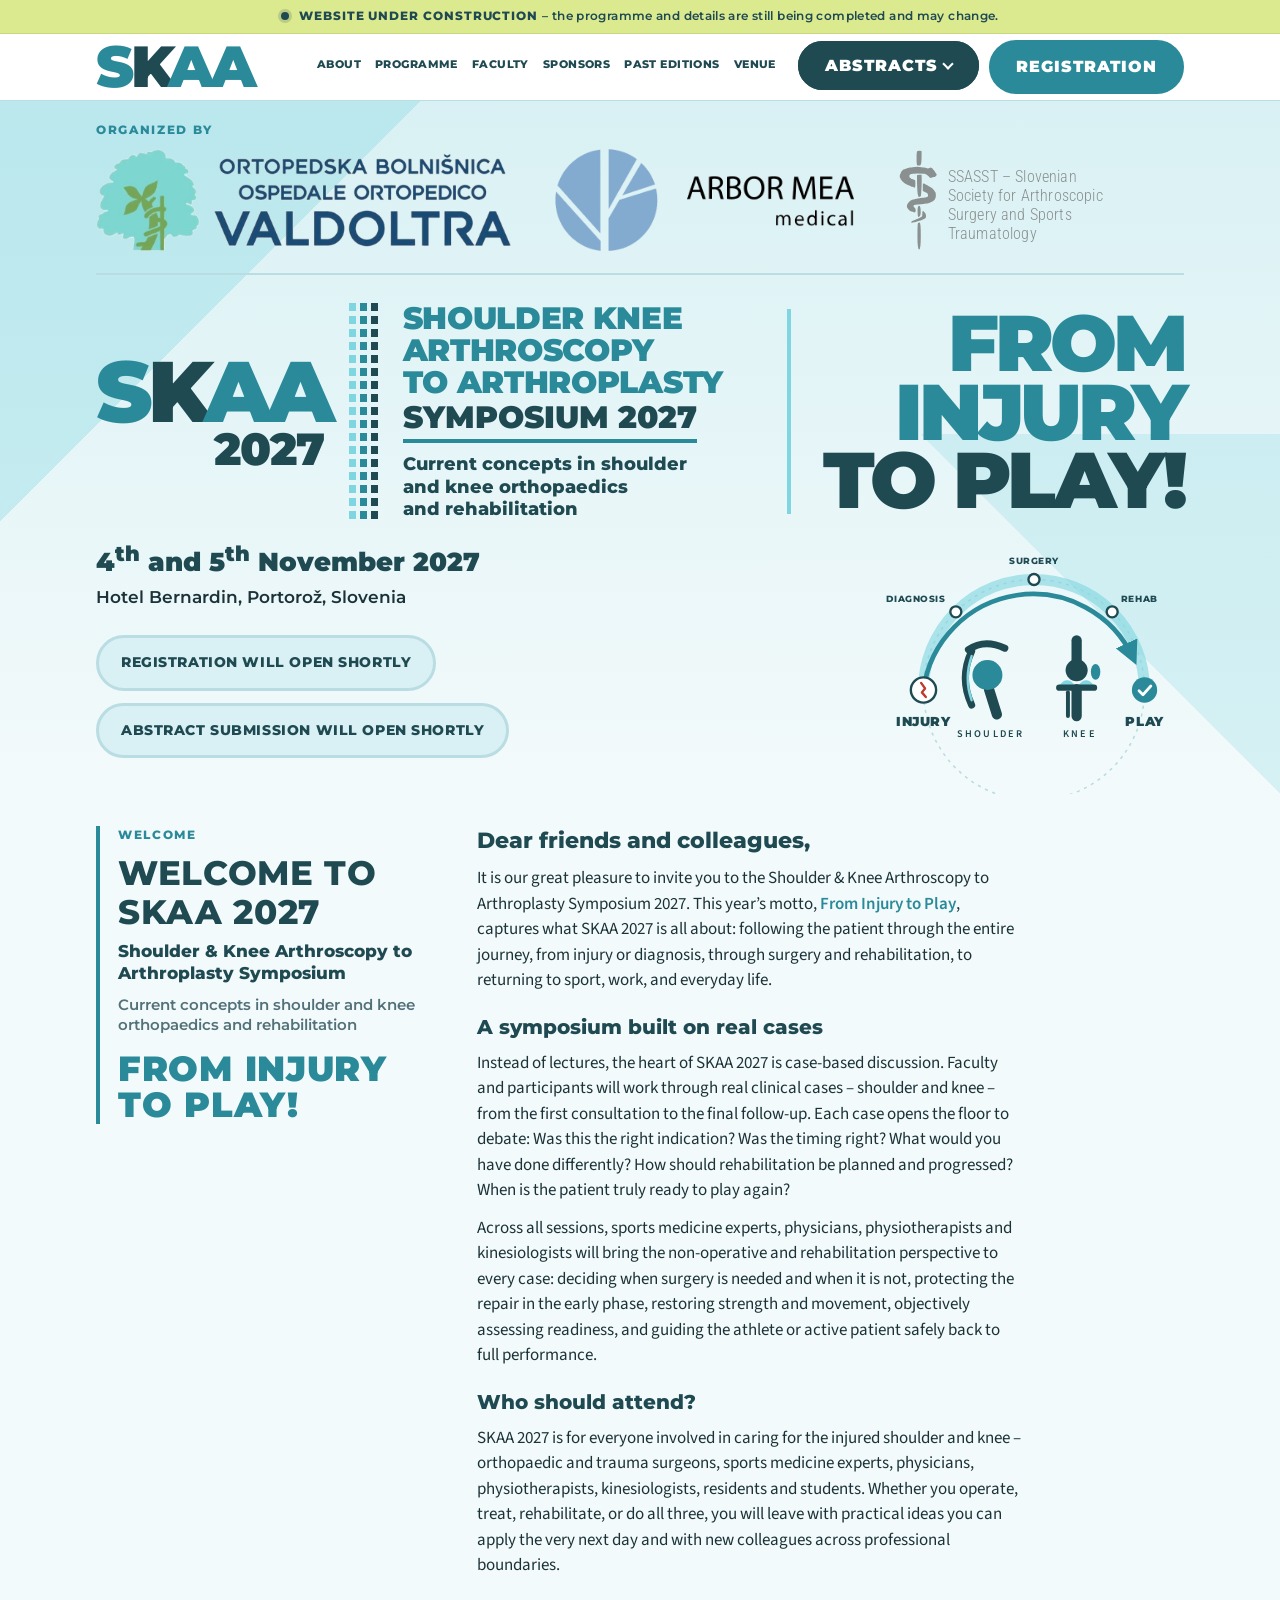
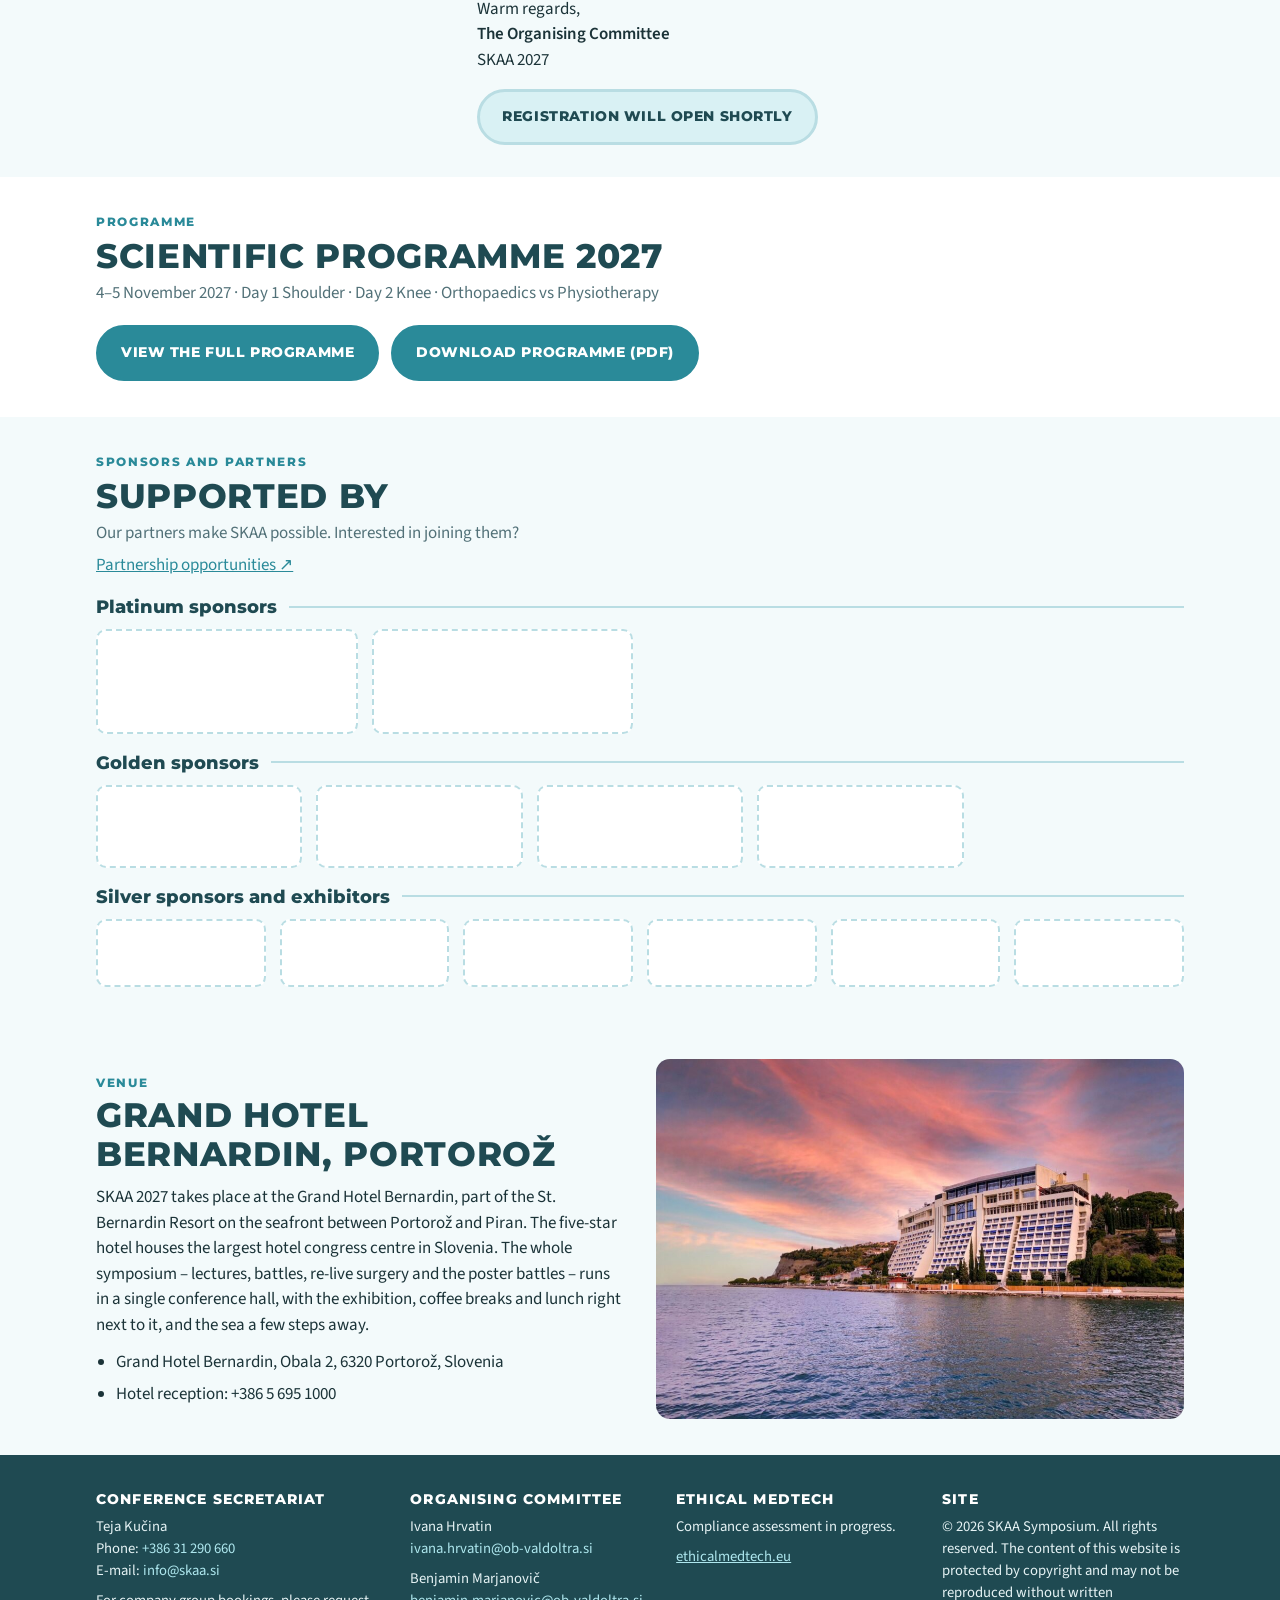
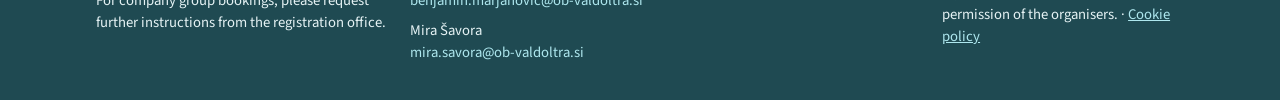
==== commit 225b894e: "Home page: PDF download button in the same filled style as its neighbour Co-Authored-By: Claude Fabl" ====
--- a/index.html
+++ b/index.html
@@ -455,7 +455,7 @@
       <h2>Scientific programme 2027</h2>
       <p>4–5 November 2027 · Day 1 Shoulder · Day 2 Knee · Orthopaedics vs Physiotherapy</p>
     </div>
-    <div class="cta" style="margin-top:0"><a class="btn" href="programme.html">View the full programme</a><a class="btn ghost" href="assets/SKAA2027_Programme_and_information.pdf" target="_blank" rel="noopener">Download programme (PDF)</a></div>
+    <div class="cta" style="margin-top:0"><a class="btn" href="programme.html">View the full programme</a><a class="btn" href="assets/SKAA2027_Programme_and_information.pdf" target="_blank" rel="noopener">Download programme (PDF)</a></div>
   </div>
 </section>
 
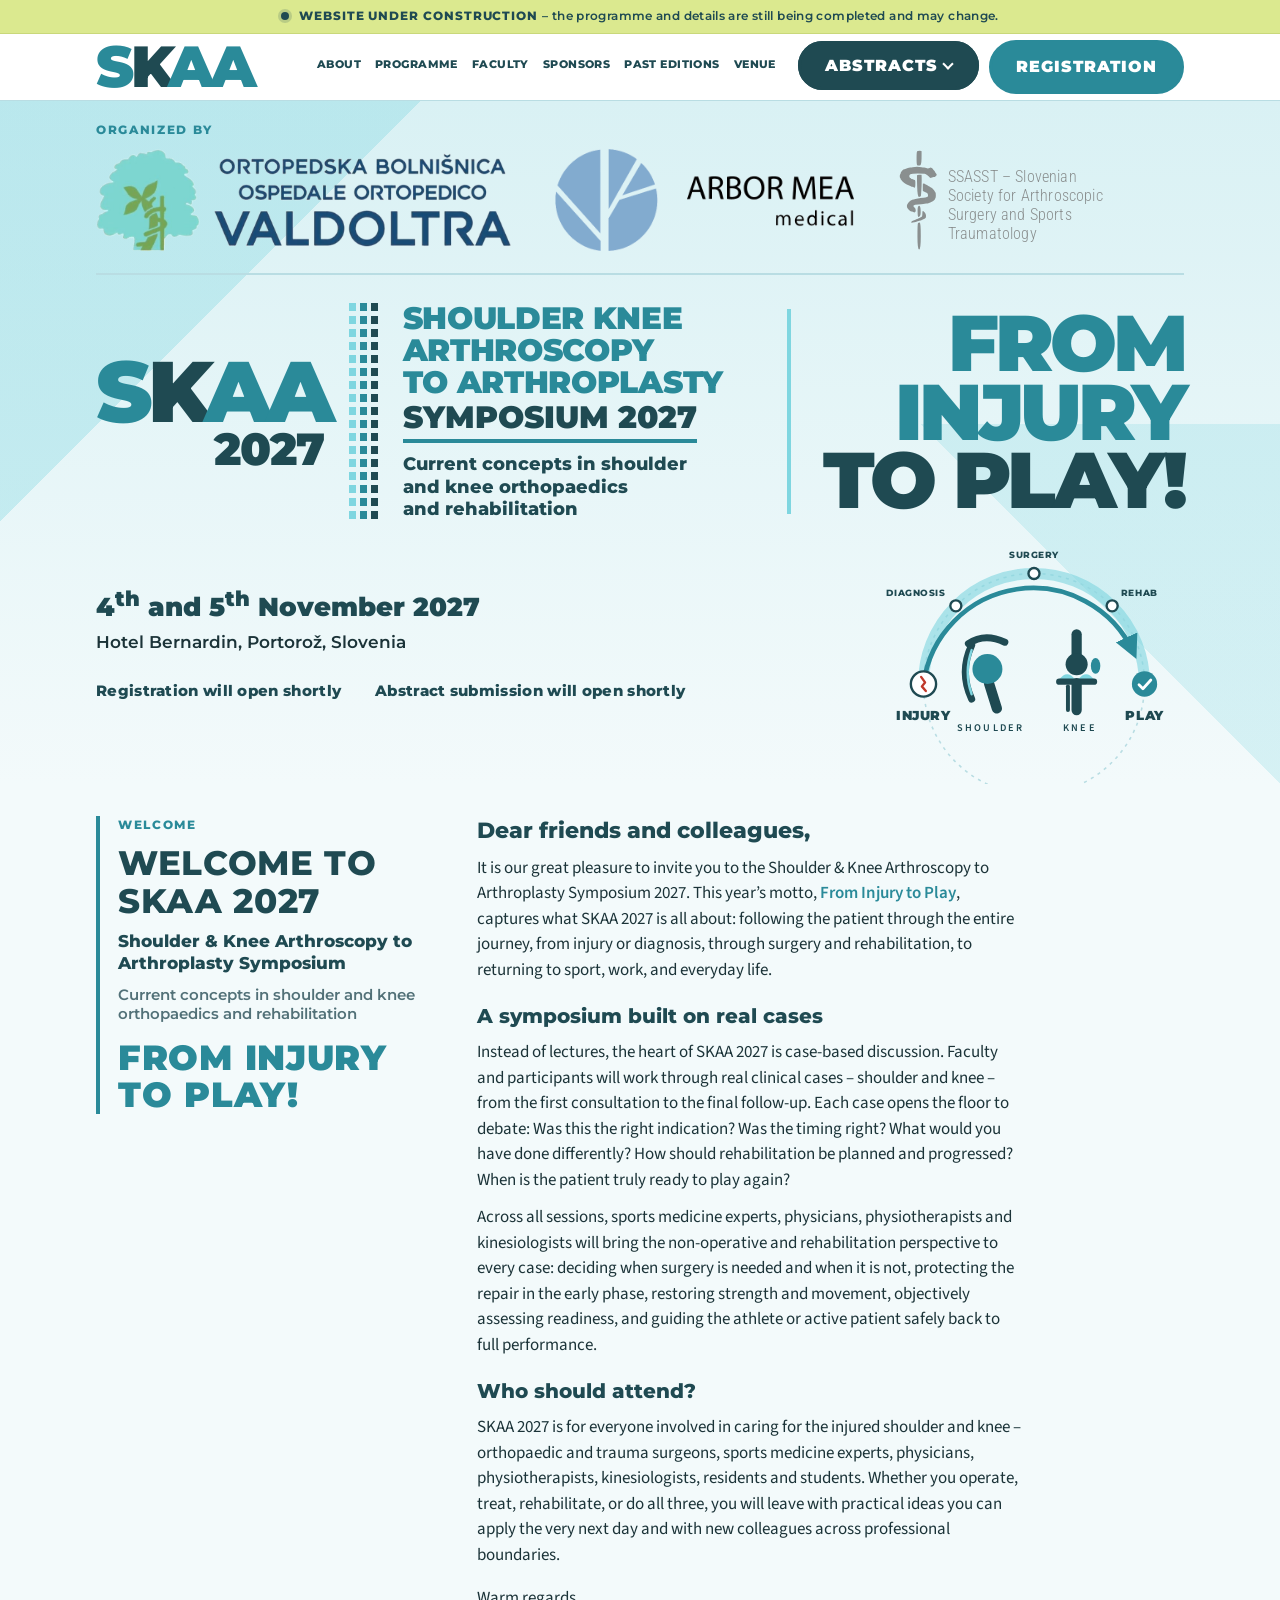
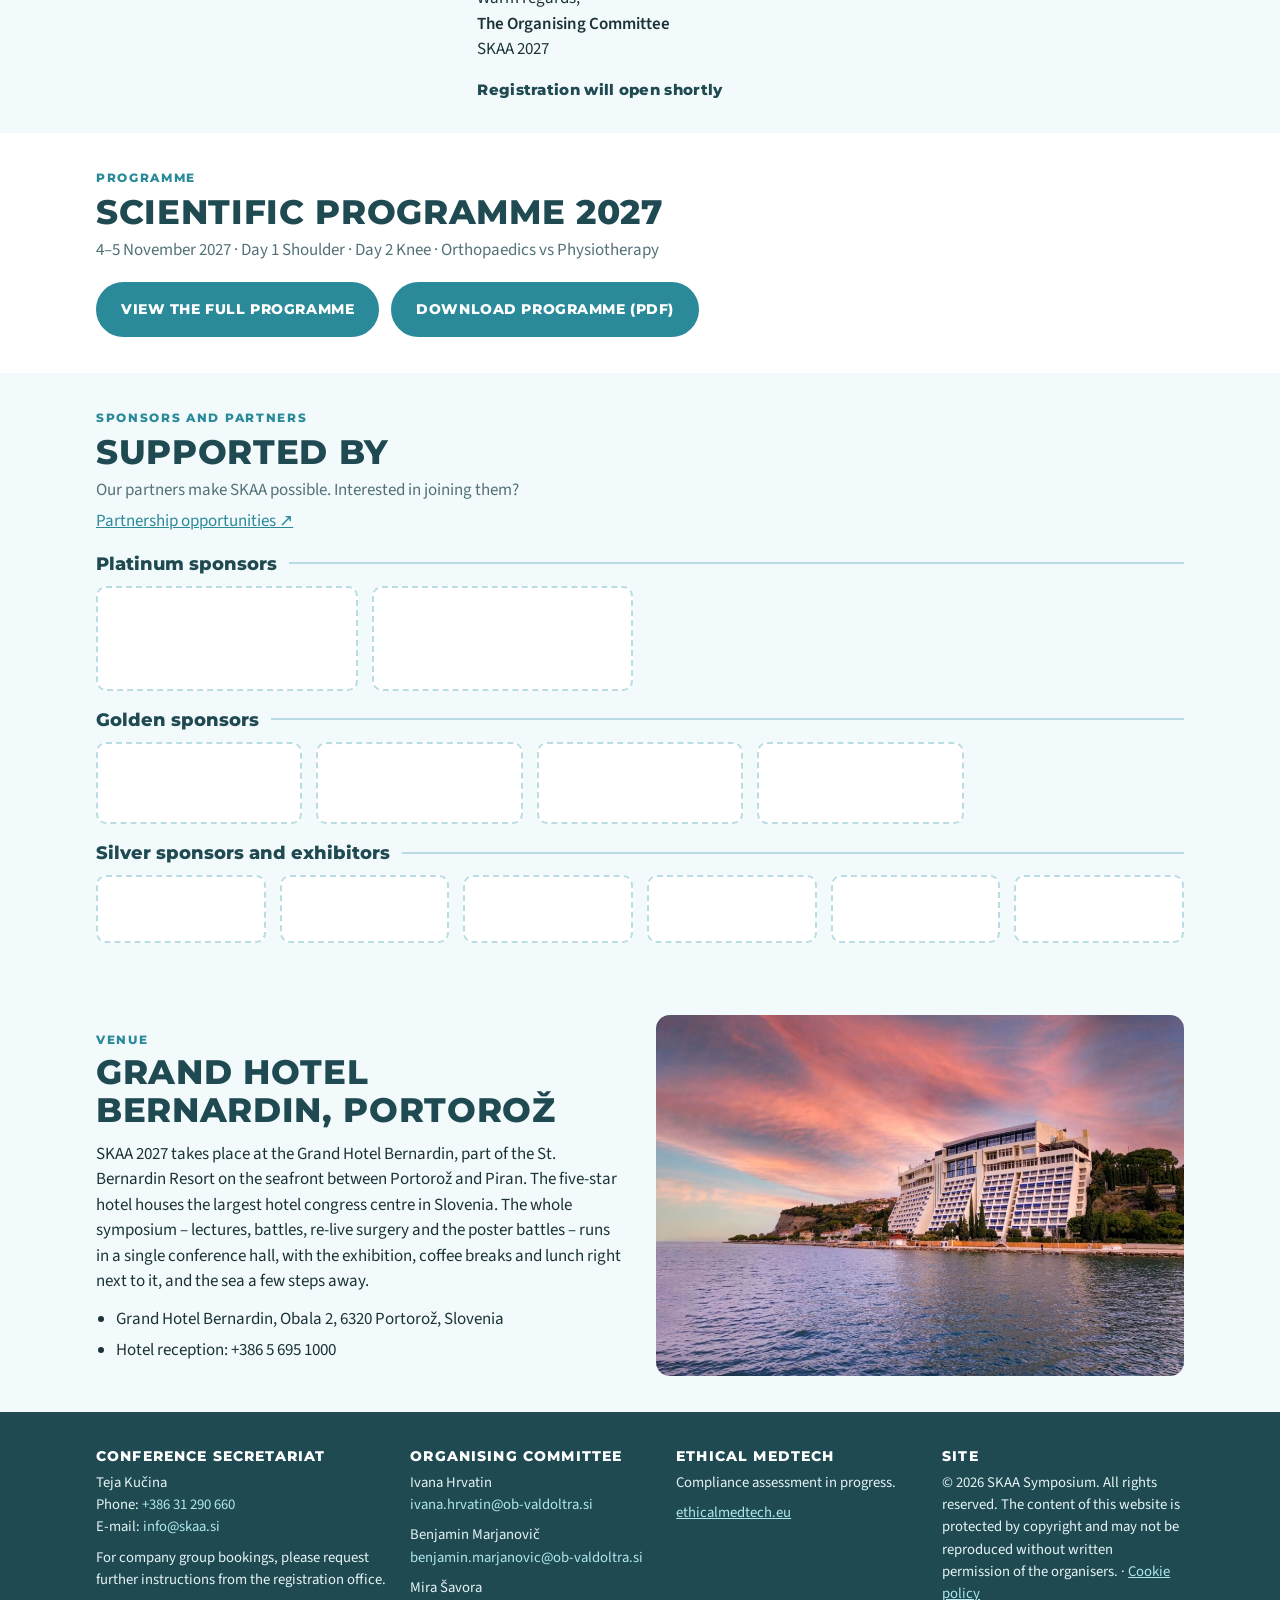
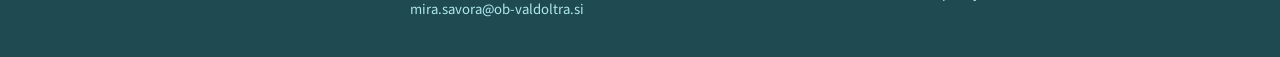
==== commit 2cd7c44d: ""Registration / abstract submission will open shortly" shown as plain text instead of a button Co-Au" ====
--- a/index.html
+++ b/index.html
@@ -53,8 +53,10 @@
 .btn{display:inline-flex;align-items:center;gap:8px;font-family:var(--display);font-weight:800;font-size:.9rem;letter-spacing:.04em;text-transform:uppercase;padding:14px 22px;border-radius:999px;text-decoration:none;cursor:pointer;border:3px solid var(--teal);background:var(--teal);color:#fff;transition:transform .15s,box-shadow .15s,background .15s}
 .btn.ghost{background:transparent;color:var(--teal-deep);border-color:var(--teal-deep)}
 .btn:hover{transform:translate(-1px,-1px);box-shadow:3px 3px 0 var(--aqua);background:var(--teal-deep);border-color:var(--teal-deep)}
-.btn.soon{background:var(--aqua-soft);color:var(--teal-deep);border-color:var(--line);box-shadow:none;cursor:default}
+.btn.soon{background:none;border:0;padding:0;box-shadow:none;cursor:default;color:var(--teal-deep);font-size:.95rem;letter-spacing:.02em;text-transform:none;font-weight:700}
 .btn.soon:hover{transform:none}
+.cta .btn.soon+.btn.soon{margin-left:22px}
+@media (max-width:520px){.cta .btn.soon+.btn.soon{margin-left:0}}
 .btn:focus-visible,input:focus-visible,select:focus-visible,textarea:focus-visible,summary:focus-visible,a:focus-visible{outline:3px solid var(--aqua);outline-offset:2px}
 .note{font-size:.95rem;color:var(--muted)}
 .todo{display:inline-block;font-family:var(--display);font-size:.7rem;font-weight:800;letter-spacing:.08em;text-transform:uppercase;background:#ffe9a8;color:#5a4300;padding:3px 8px;border-radius:4px;vertical-align:middle}
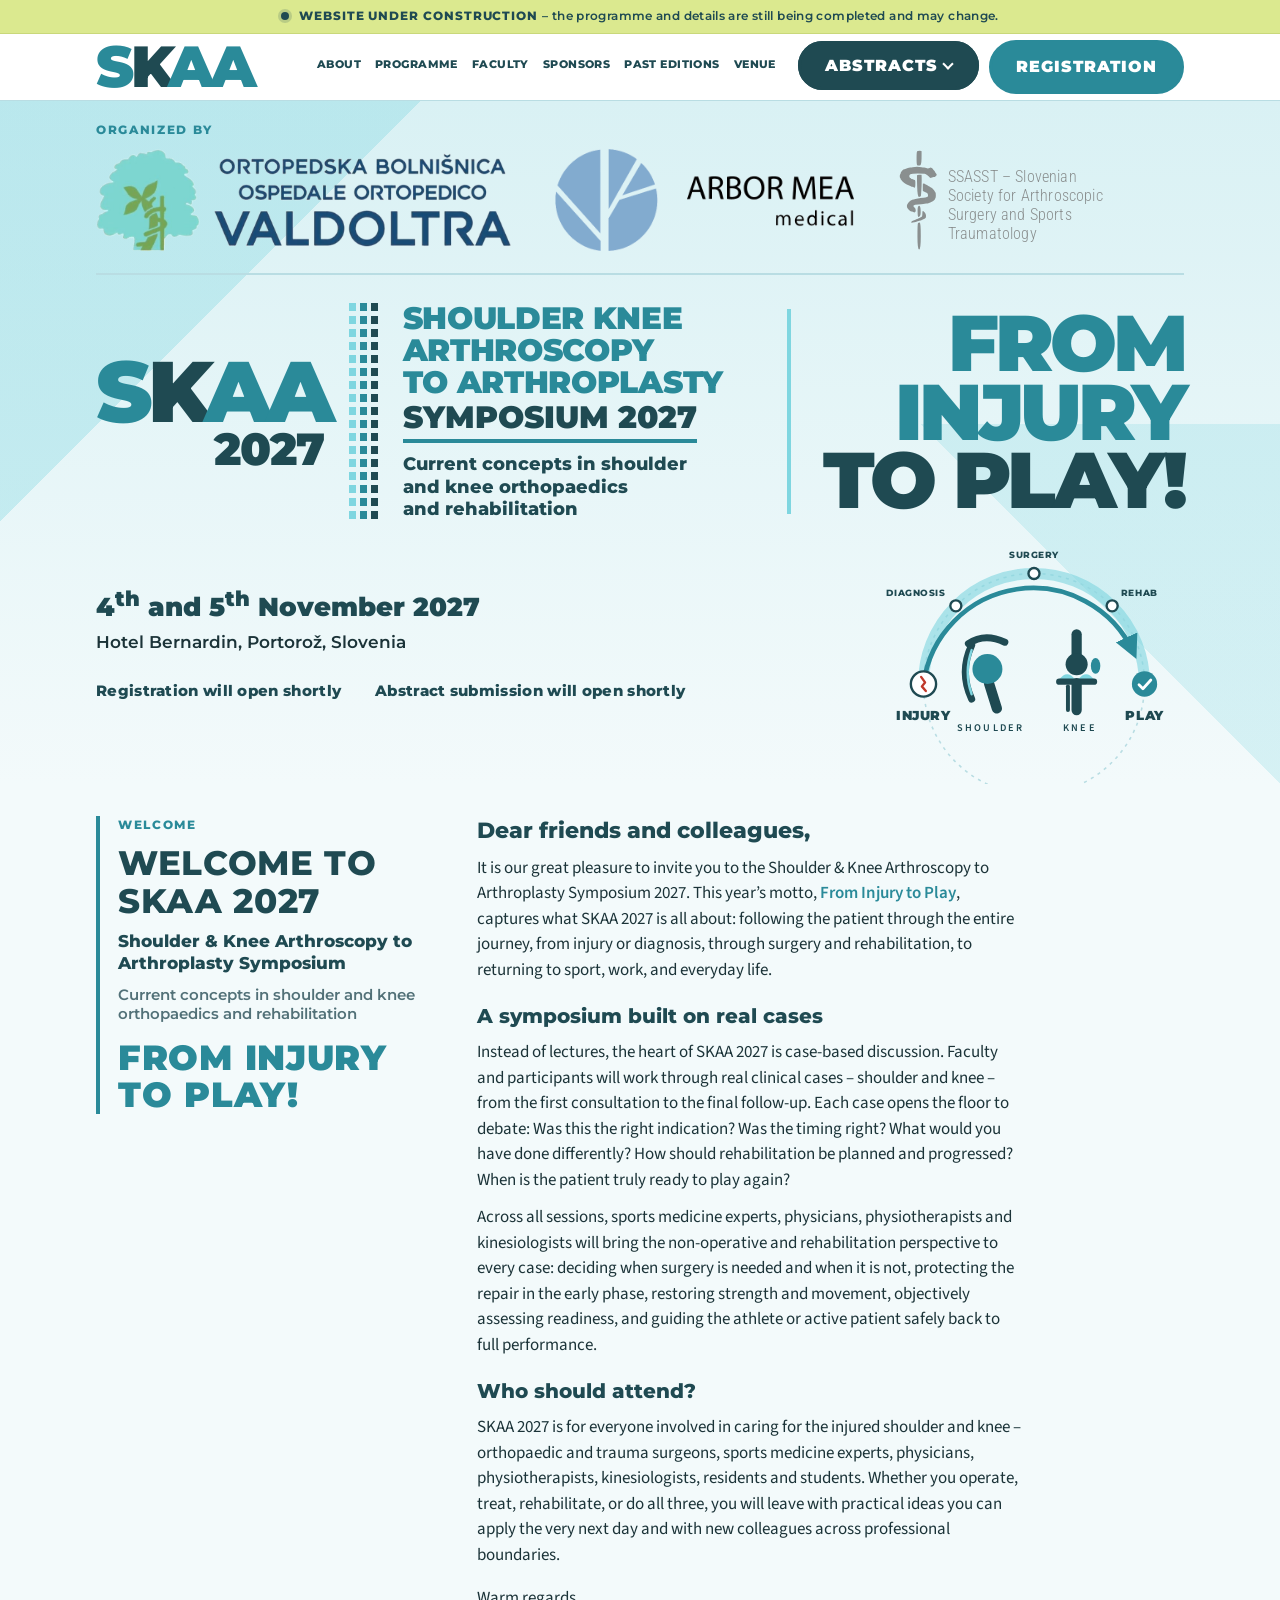
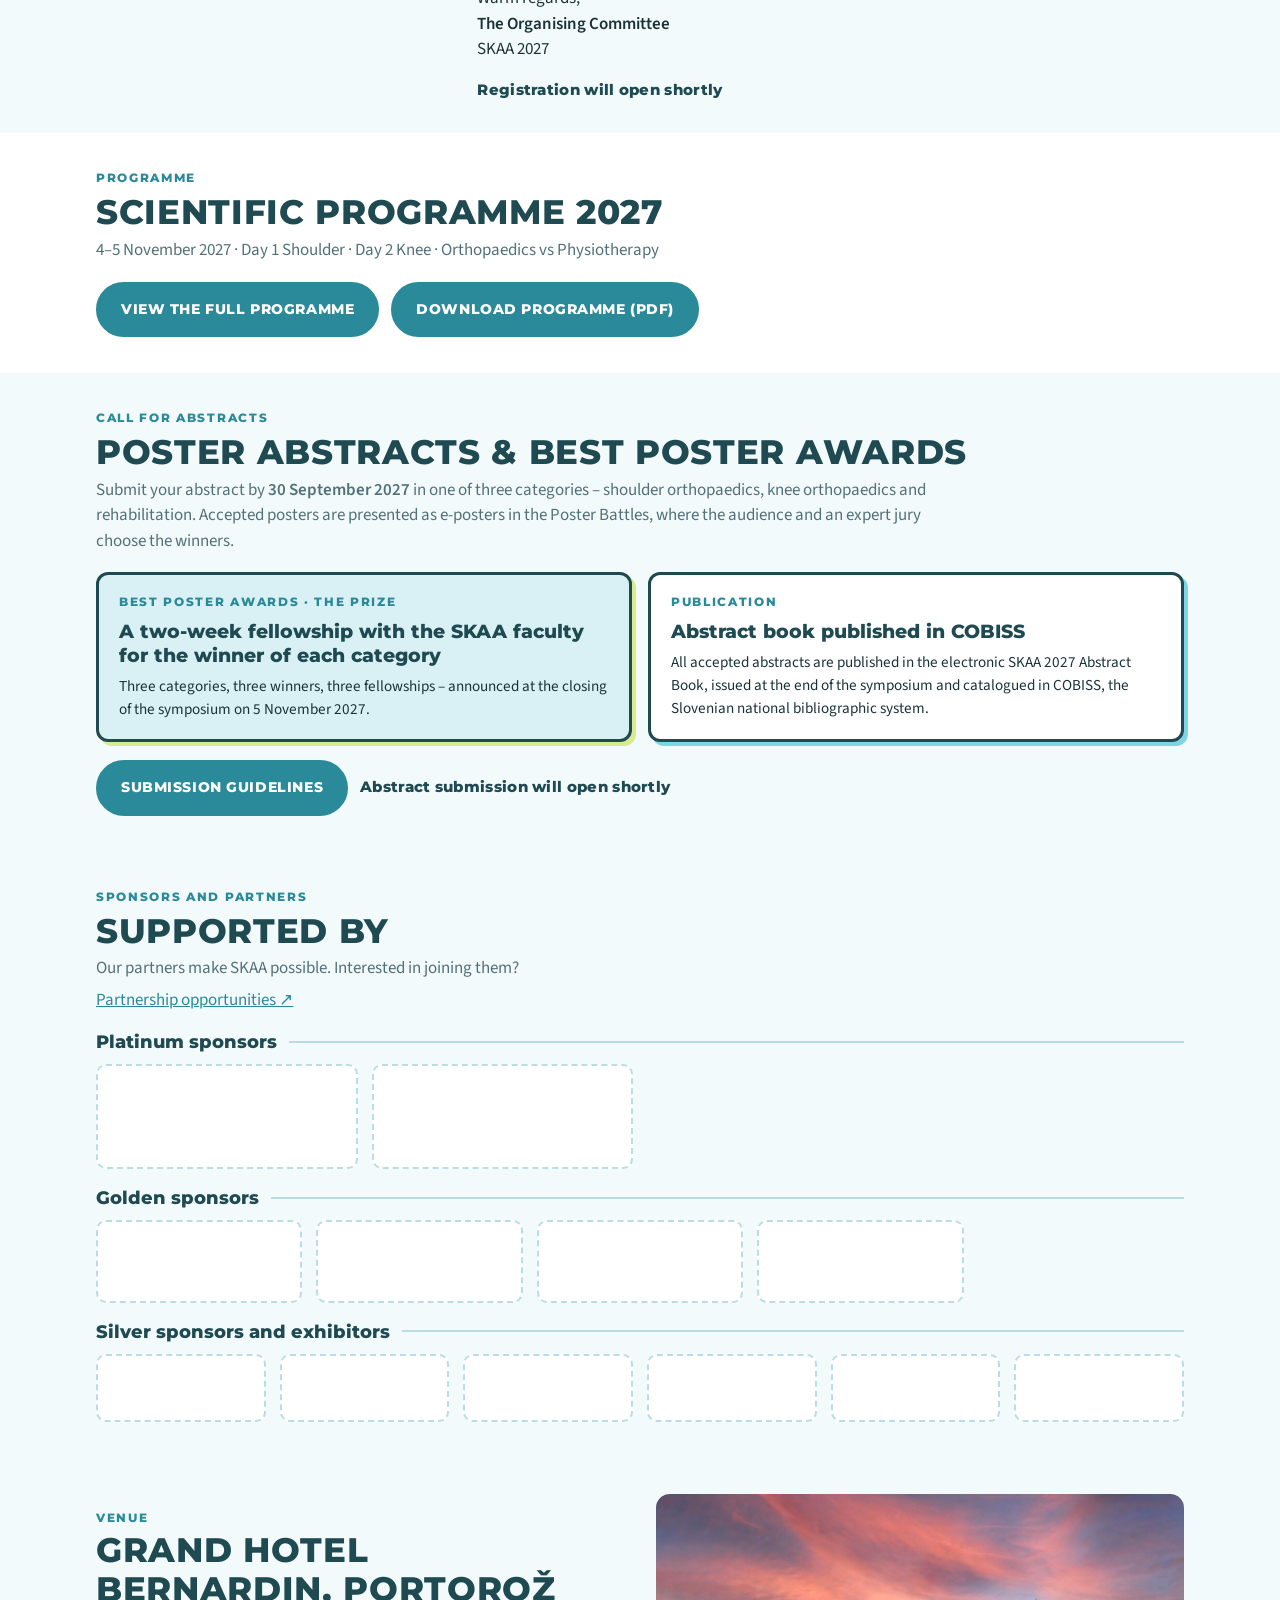
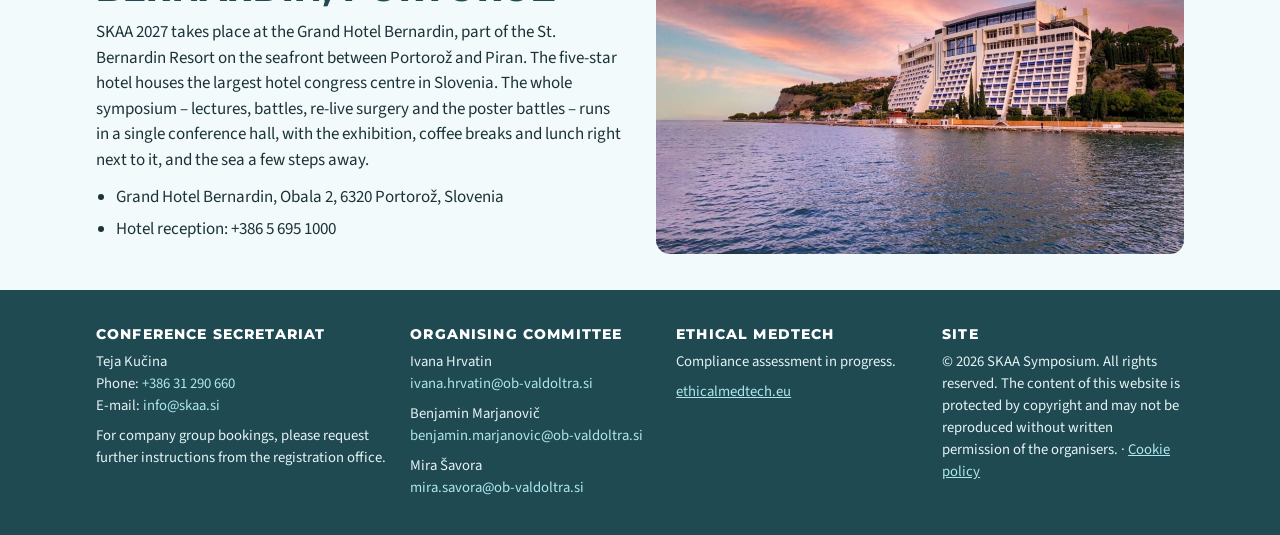
==== commit 11bcd499: "Home page: call-for-abstracts section with the fellowship prize and the COBISS publication highlight" ====
--- a/index.html
+++ b/index.html
@@ -166,6 +166,12 @@
 .ssasst-text{font-family:"Roboto Condensed","Arial Narrow","DejaVu Sans Condensed",sans-serif;font-weight:300;font-size:36px;letter-spacing:.01em}
 /* flyer boxes */
 .boxes{display:grid;grid-template-columns:repeat(2,1fr);gap:14px}
+/* call for abstracts – the prize and the publication, highlighted */
+.abs-box{display:grid;grid-template-columns:1fr 1fr;gap:16px}
+.abs-item{background:var(--box);border:3px solid var(--teal-deep);border-radius:12px;padding:18px 20px;box-shadow:4px 4px 0 var(--aqua);display:grid;gap:8px;align-content:start}
+.abs-item.prize{background:var(--aqua-soft);box-shadow:4px 4px 0 var(--lime)}
+.abs-item b{font-family:var(--display);font-weight:800;font-size:1.2rem;line-height:1.25;color:var(--teal-deep)}
+.abs-item span:last-child{font-size:.95rem;color:var(--fg)}
 .box{border:3px solid var(--teal-deep);border-radius:12px;background:var(--box);padding:18px 16px;text-align:center;font-family:var(--display);font-weight:800;font-size:1rem;color:var(--teal-deep);display:flex;align-items:center;justify-content:center;min-height:84px;box-shadow:4px 4px 0 var(--aqua)}
 .box.wide{grid-column:1/-1}
 
@@ -280,7 +286,7 @@
 footer .mail{color:#aee7ee;user-select:all}
 
 @media (max-width:860px){
-  .form-grid,.venue,.welcome,.venue-blocks{grid-template-columns:1fr}
+  .form-grid,.venue,.welcome,.venue-blocks,.abs-box{grid-template-columns:1fr}
   .slogan{justify-items:start;text-align:left}
   .hero-side{justify-items:start}
   .welcome-head{position:static}
@@ -461,6 +467,29 @@
   </div>
 </section>
 
+<section class="band" id="abstracts">
+  <div class="wrap">
+    <div class="sect-head">
+      <span class="eyebrow">Call for abstracts</span>
+      <h2>Poster abstracts &amp; Best Poster Awards</h2>
+      <p>Submit your abstract by <b>30 September 2027</b> in one of three categories – shoulder orthopaedics, knee orthopaedics and rehabilitation. Accepted posters are presented as e-posters in the Poster Battles, where the audience and an expert jury choose the winners.</p>
+    </div>
+    <div class="abs-box">
+      <div class="abs-item prize">
+        <span class="eyebrow">Best Poster Awards · the prize</span>
+        <b>A two-week fellowship with the SKAA faculty for the winner of each category</b>
+        <span>Three categories, three winners, three fellowships – announced at the closing of the symposium on 5 November 2027.</span>
+      </div>
+      <div class="abs-item">
+        <span class="eyebrow">Publication</span>
+        <b>Abstract book published in COBISS</b>
+        <span>All accepted abstracts are published in the electronic SKAA 2027 Abstract Book, issued at the end of the symposium and catalogued in COBISS, the Slovenian national bibliographic system.</span>
+      </div>
+    </div>
+    <div class="cta" style="margin-top:18px"><a class="btn" href="abstracts.html">Submission guidelines</a><span class="btn soon">Abstract submission will open shortly</span></div>
+  </div>
+</section>
+
 
 <section class="band" id="sponsors">
   <div class="wrap">
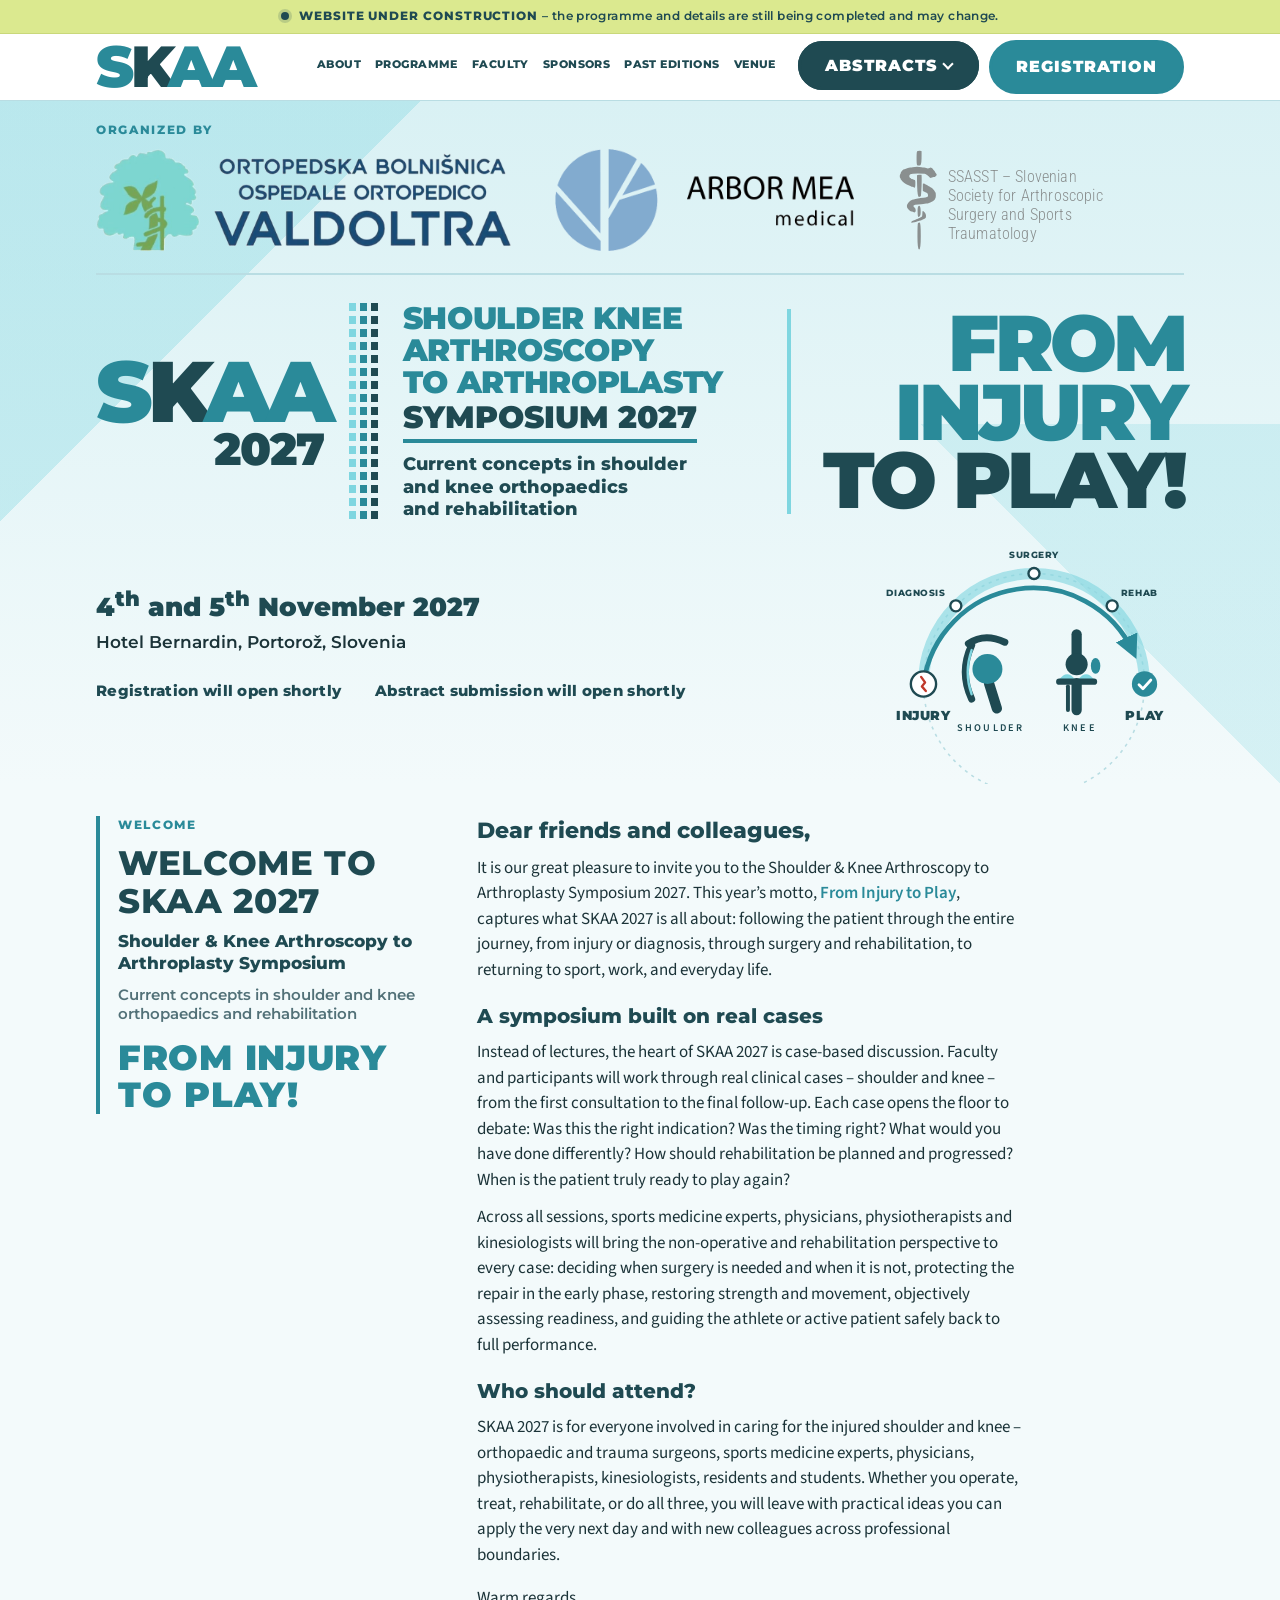
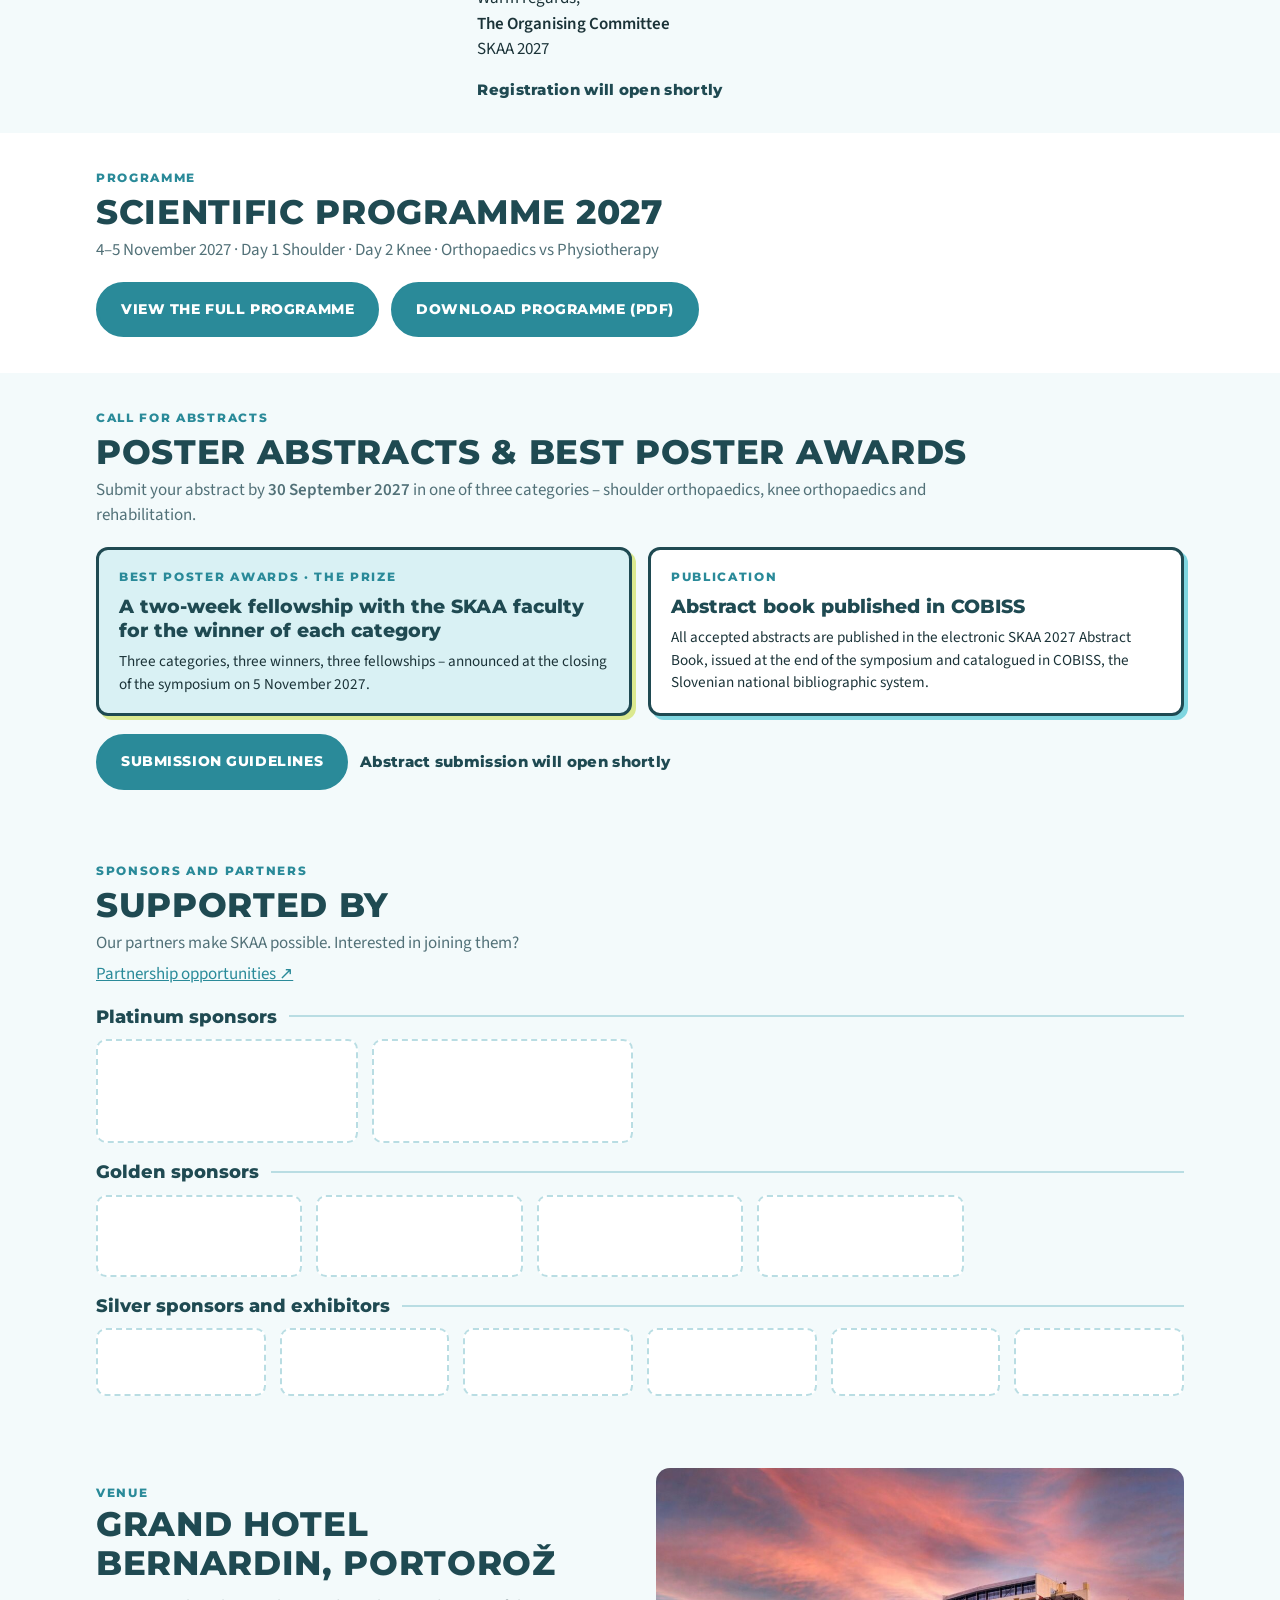
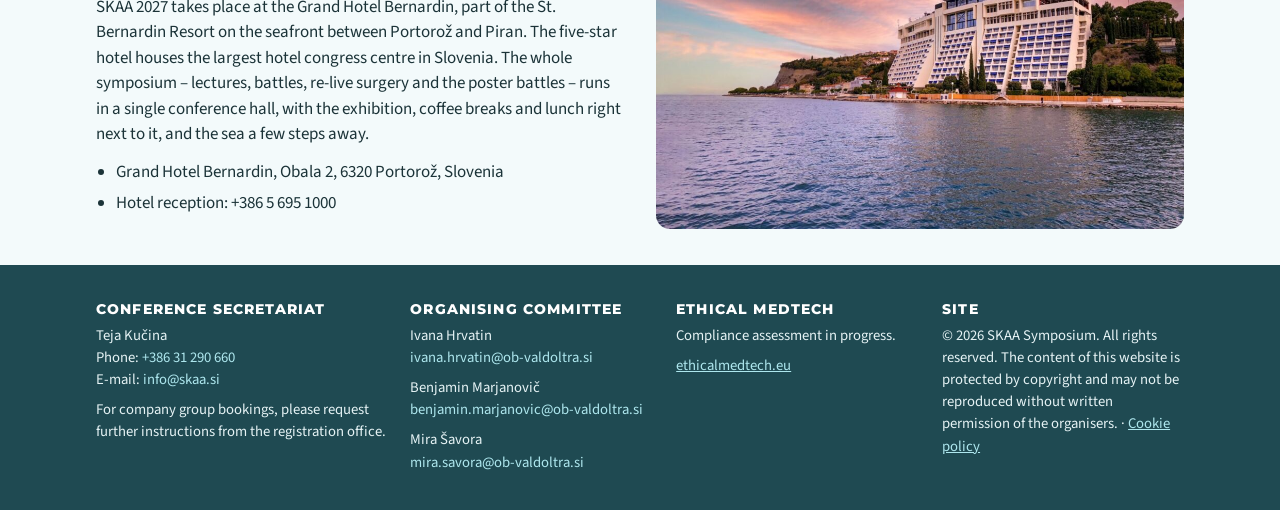
==== commit 3e8335f2: "Home page: sentence about e-posters removed from the call-for-abstracts intro Co-Authored-By: Claude" ====
--- a/index.html
+++ b/index.html
@@ -472,7 +472,7 @@
     <div class="sect-head">
       <span class="eyebrow">Call for abstracts</span>
       <h2>Poster abstracts &amp; Best Poster Awards</h2>
-      <p>Submit your abstract by <b>30 September 2027</b> in one of three categories – shoulder orthopaedics, knee orthopaedics and rehabilitation. Accepted posters are presented as e-posters in the Poster Battles, where the audience and an expert jury choose the winners.</p>
+      <p>Submit your abstract by <b>30 September 2027</b> in one of three categories – shoulder orthopaedics, knee orthopaedics and rehabilitation.</p>
     </div>
     <div class="abs-box">
       <div class="abs-item prize">
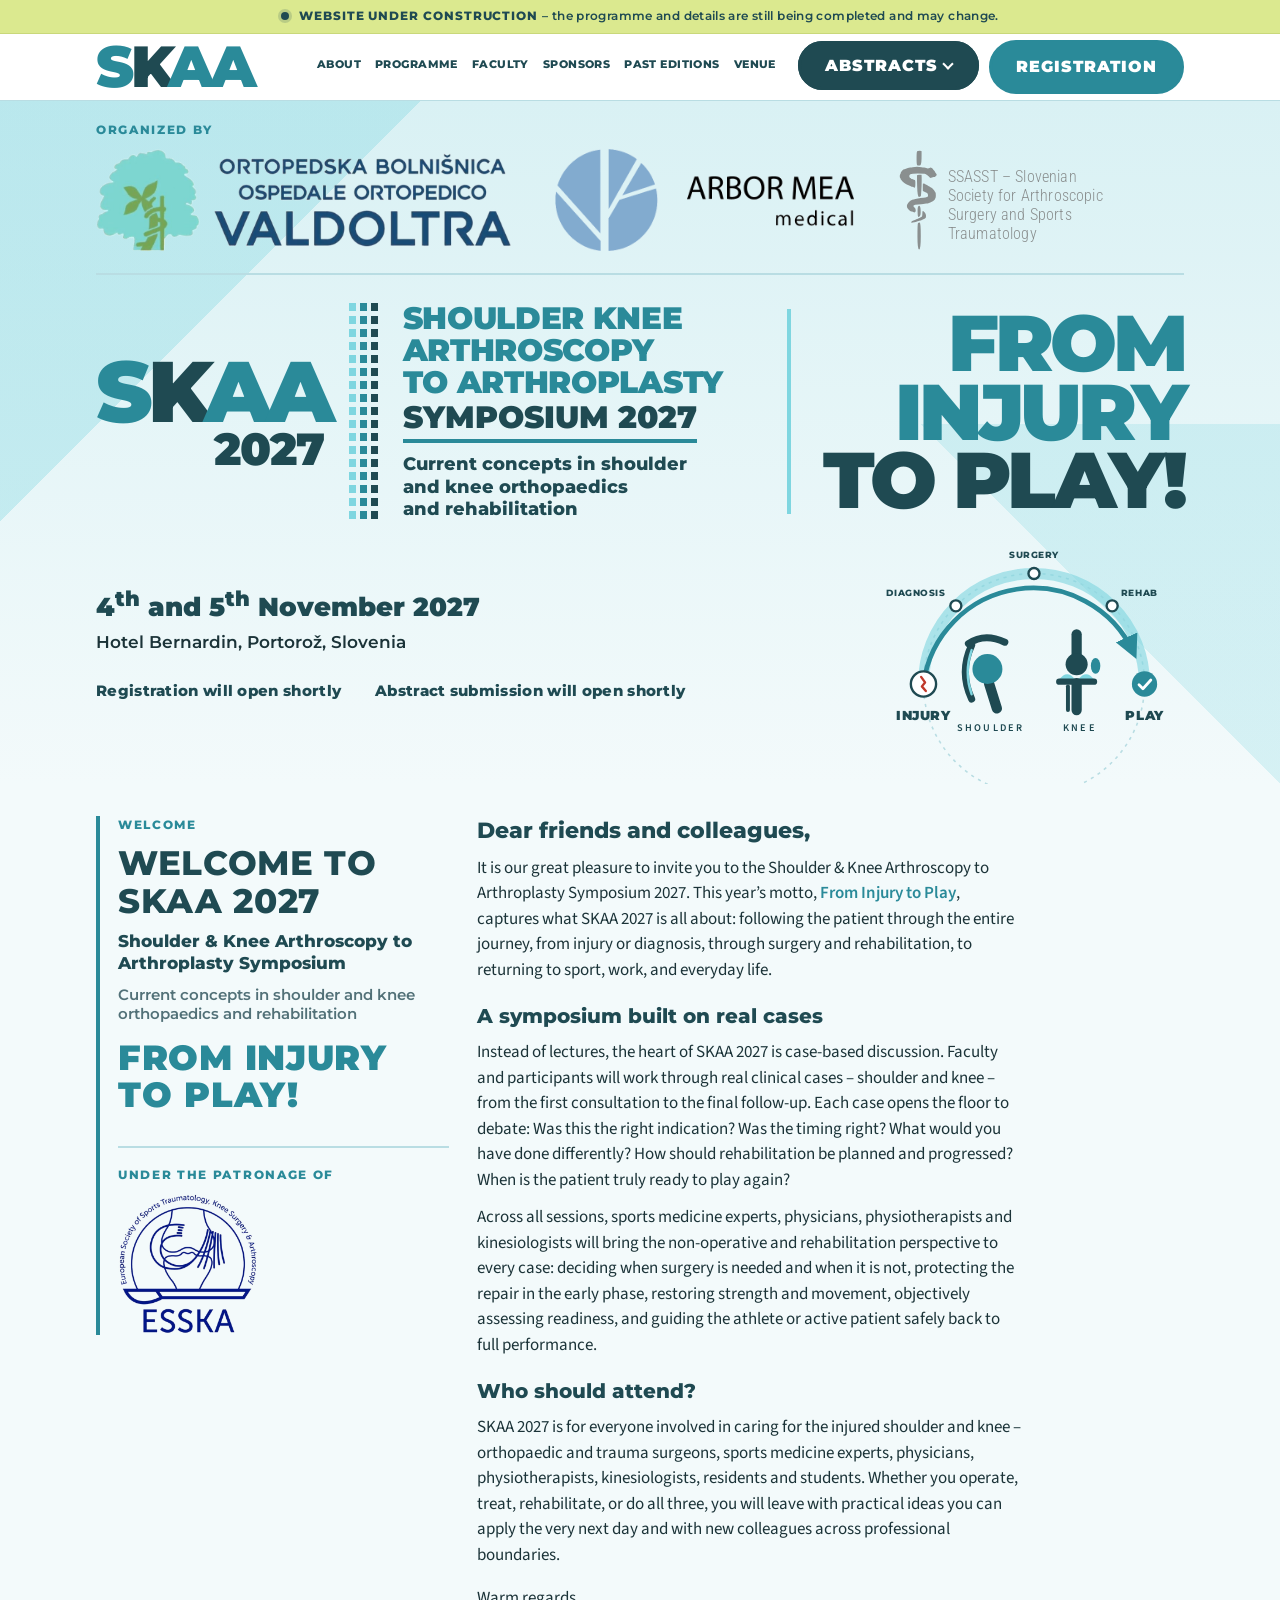
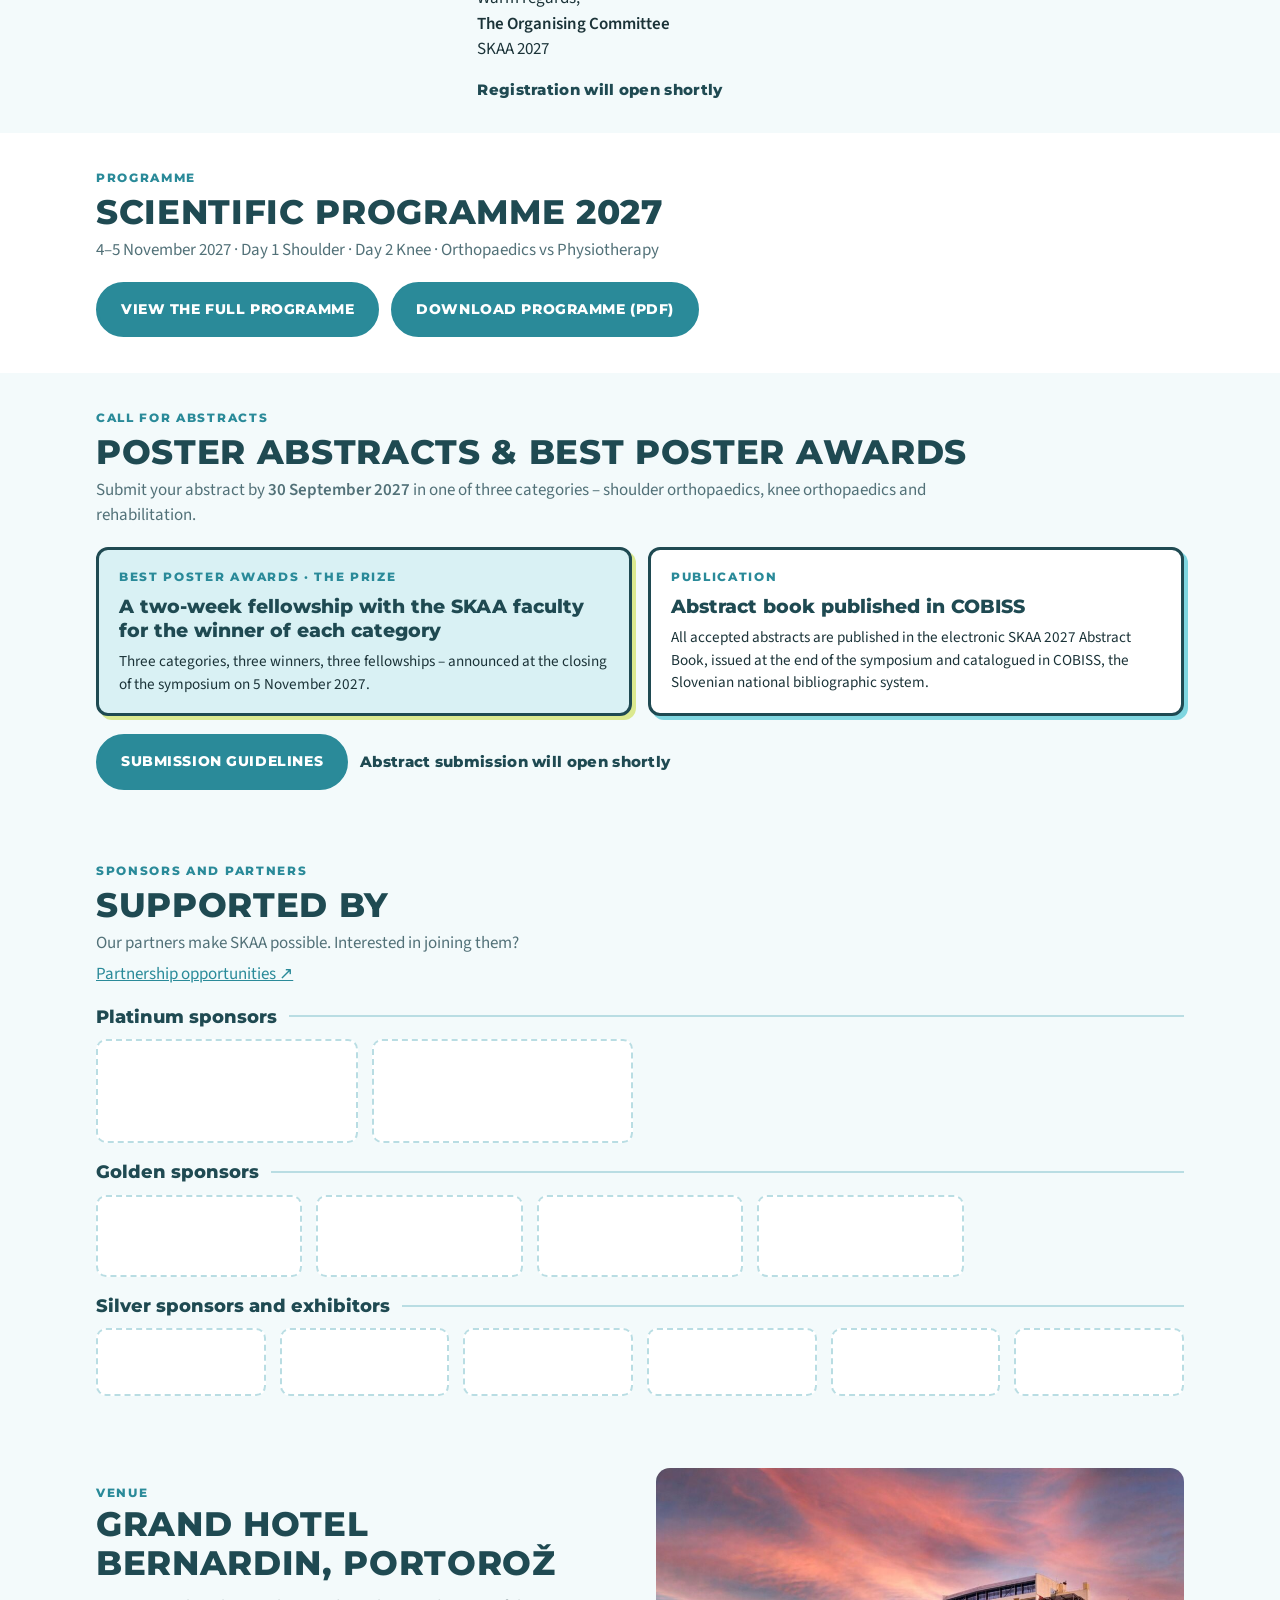
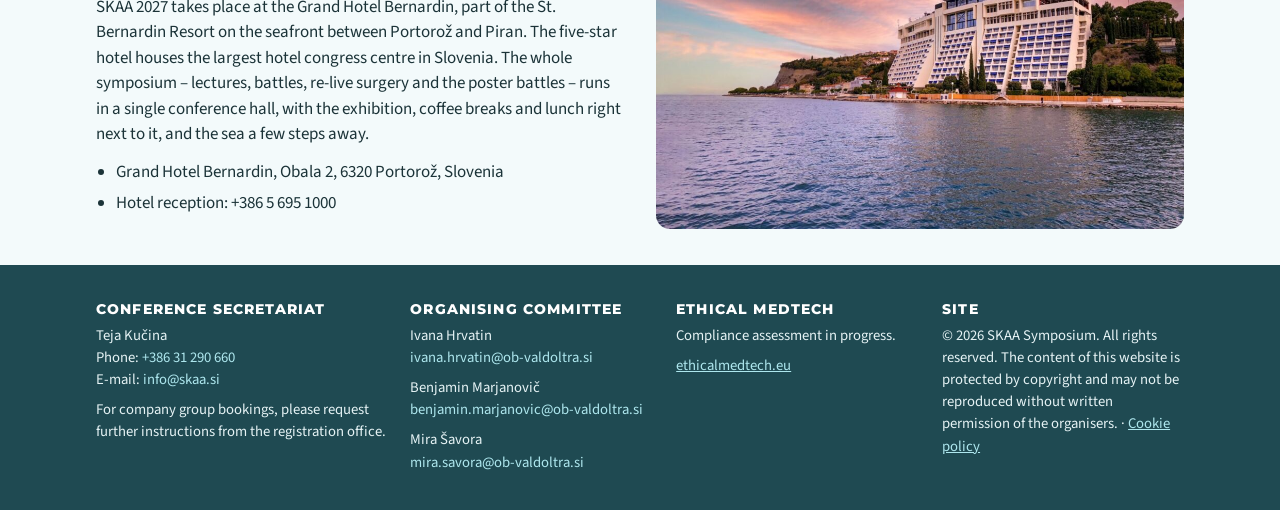
==== commit 3b367d10: "Patronage of ESSKA restored on the home, About and Sponsors pages and in the sponsors and authors PD" ====
--- a/index.html
+++ b/index.html
@@ -252,6 +252,11 @@
 .welcome-head .sub{font-family:var(--display);font-weight:800;font-size:1.05rem;color:var(--teal-deep);line-height:1.3}
 .welcome-head .sub.muted{font-weight:600;color:var(--muted);font-size:.95rem}
 .welcome-head .motto{font-family:var(--display);font-weight:900;font-size:clamp(1.6rem,3vw,2.2rem);color:var(--teal);text-transform:uppercase;letter-spacing:.02em;line-height:1.05;margin-top:6px}
+.patronage{display:grid;gap:10px;margin-top:22px;padding-top:18px;border-top:2px solid var(--line)}
+.patronage .row{display:flex;flex-wrap:nowrap;align-items:center;gap:clamp(12px,2.5vw,32px);min-width:0}
+.patronage .row a{flex:0 1 auto;min-width:0;display:flex;align-items:center;transition:transform .15s}
+.patronage .row a:hover{transform:translateY(-2px)}
+.patronage img{height:clamp(72px,11vw,150px);width:auto;max-width:100%;object-fit:contain;object-position:left center}
 .letter{display:grid;gap:12px;max-width:68ch;min-width:0}
 .letter h3{margin-top:10px;font-size:1.25rem}
 .letter .salute{font-family:var(--display);font-weight:800;color:var(--teal-deep);font-size:1.35rem;line-height:1.3}
@@ -441,6 +446,12 @@
       <p class="sub">Shoulder &amp; Knee Arthroscopy to Arthroplasty Symposium</p>
       <p class="sub muted">Current concepts in shoulder and knee orthopaedics and rehabilitation</p>
       <p class="motto">From Injury to Play!</p>
+      <div class="patronage">
+        <span class="eyebrow">Under the patronage of</span>
+        <div class="row">
+          <a href="https://esska.org" target="_blank" rel="noopener" aria-label="ESSKA"><img src="assets/esska.png" alt="ESSKA – European Society of Sports Traumatology, Knee Surgery and Arthroscopy"></a>
+        </div>
+      </div>
     </div>
     <div class="letter">
       <p class="salute">Dear friends and colleagues,</p>
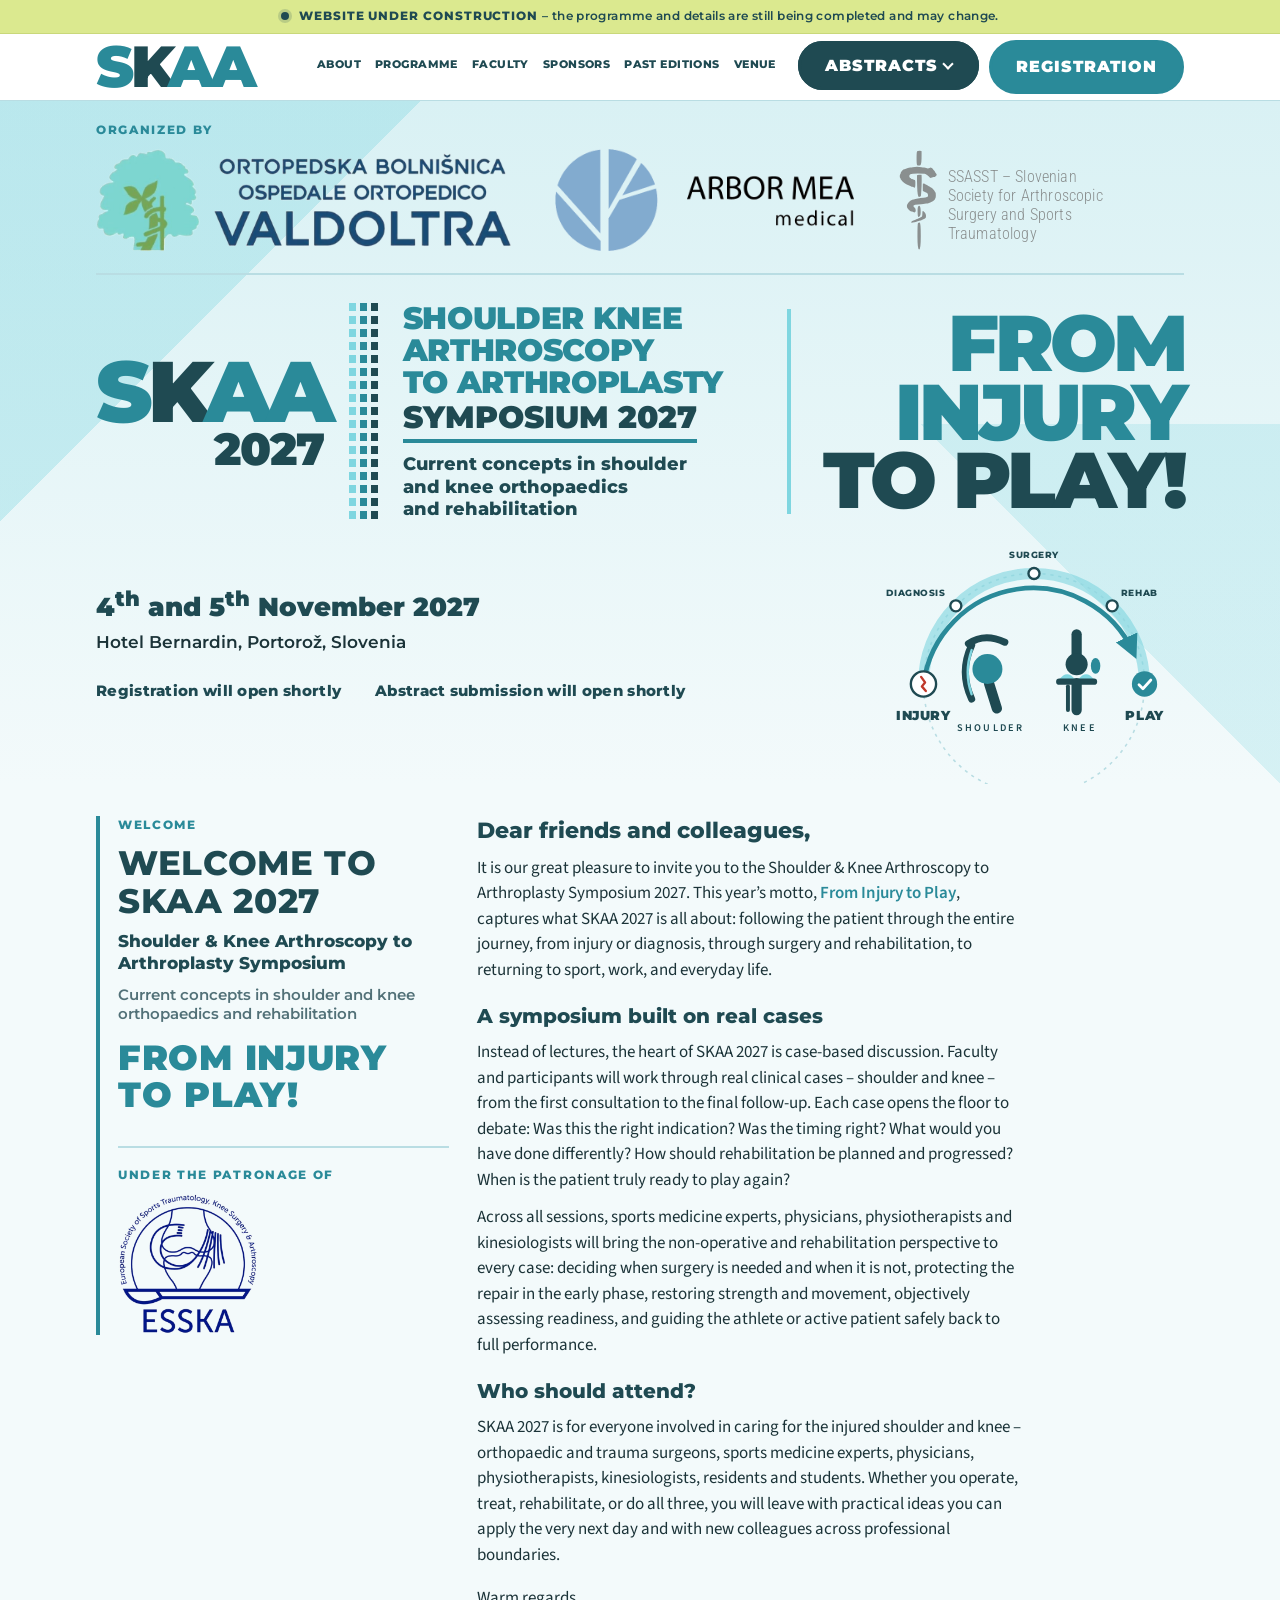
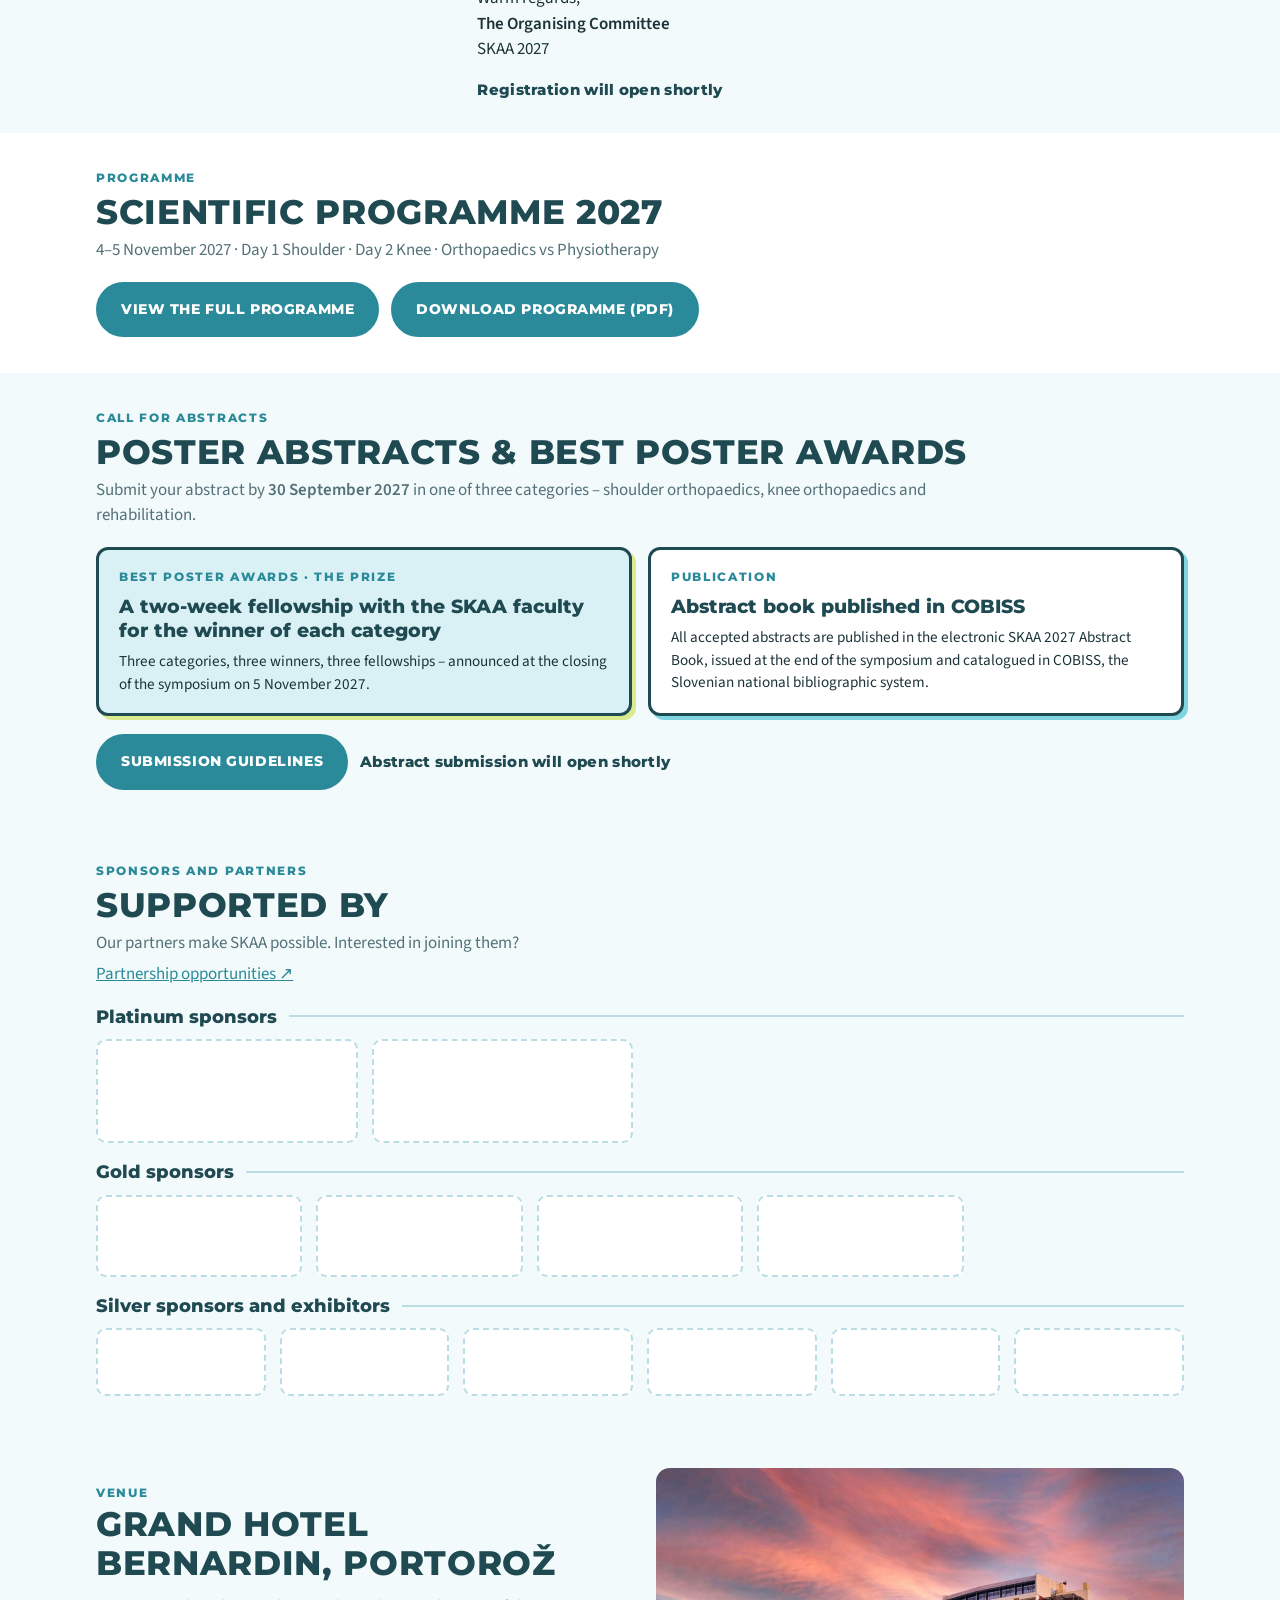
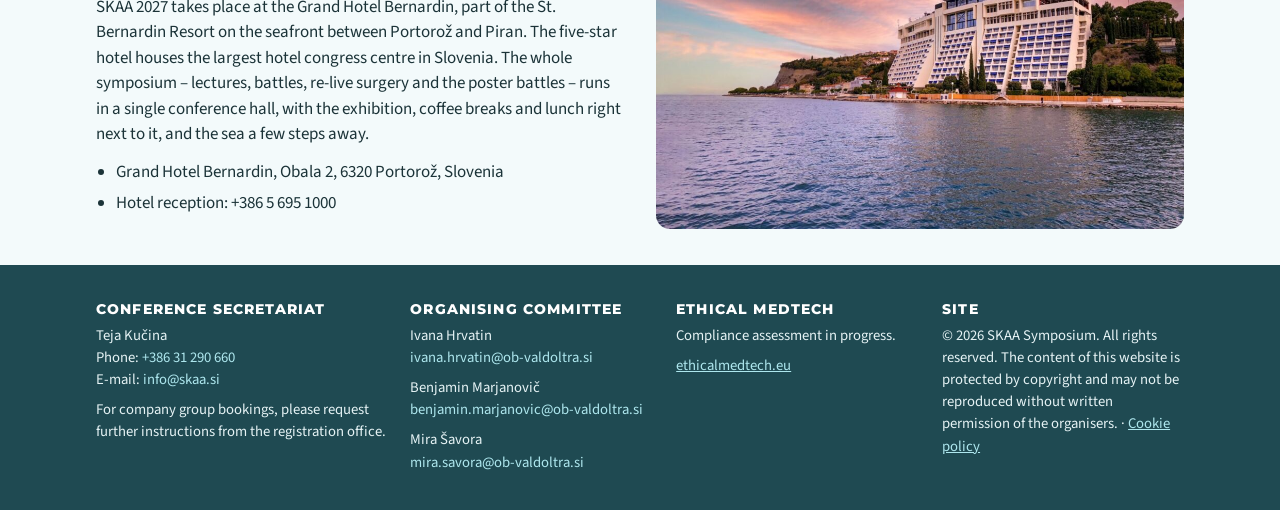
==== commit 08933c47: "Sponsors: packages as a single comparison table, Gold instead of Golden, new benefits and payment te" ====
--- a/index.html
+++ b/index.html
@@ -519,7 +519,7 @@
         </div>
       </div>
       <div class="tier">
-        <h3>Golden sponsors</h3>
+        <h3>Gold sponsors</h3>
         <div class="logos">
           <a class="logo-tile" href="#" aria-label="Sponsor – logo placeholder"></a>
           <a class="logo-tile" href="#" aria-label="Sponsor – logo placeholder"></a>
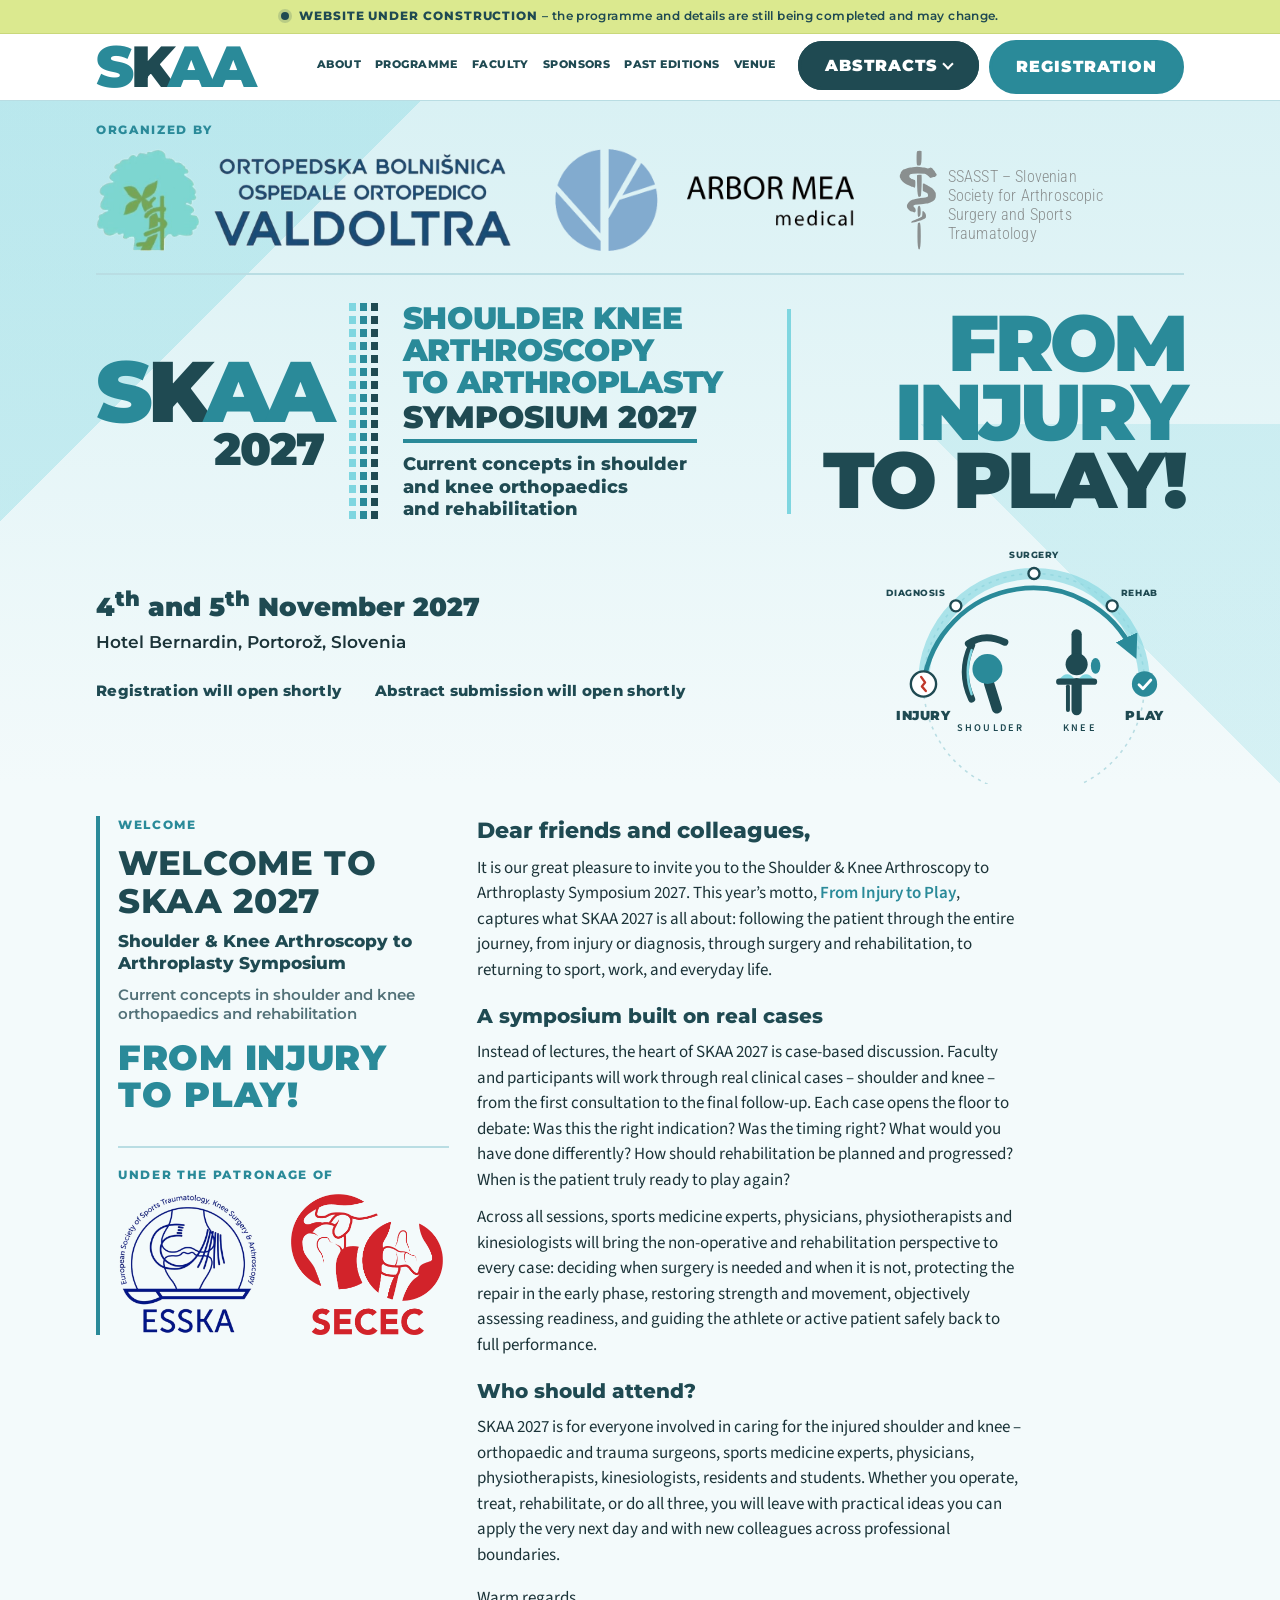
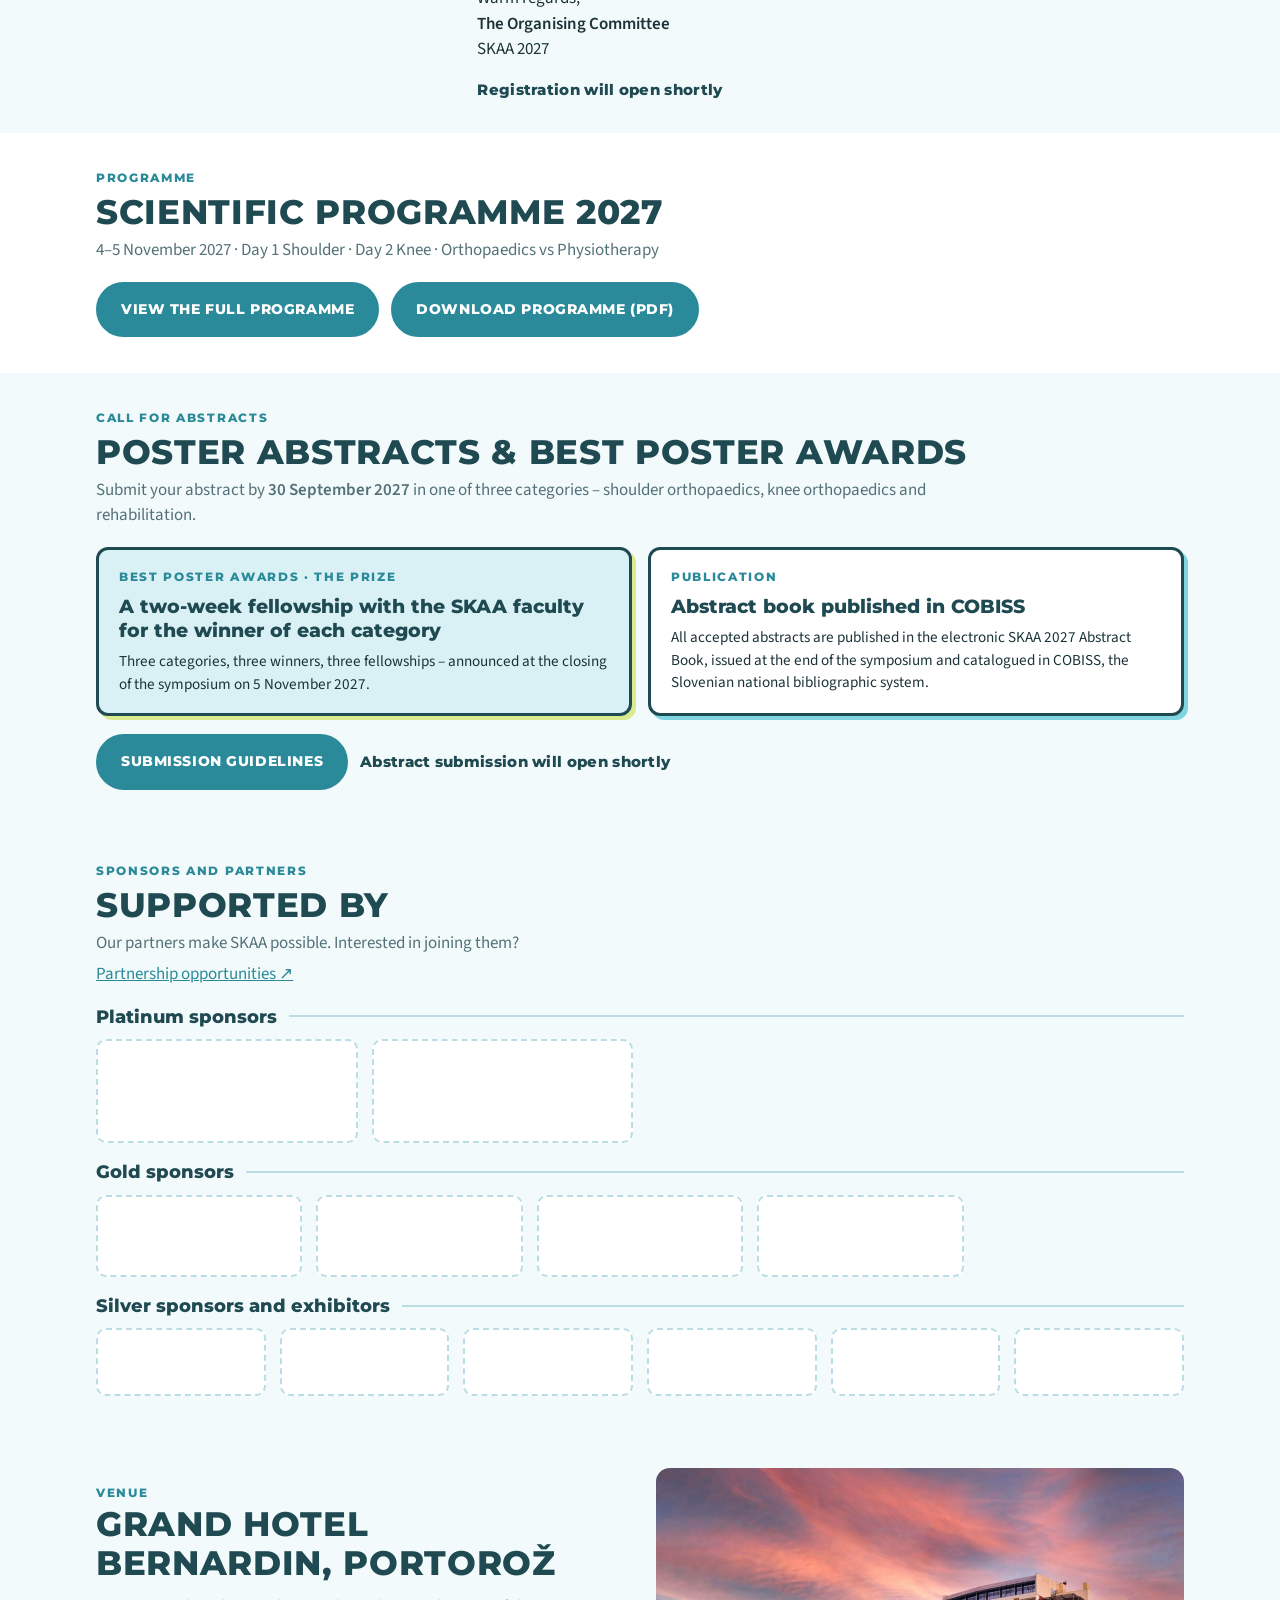
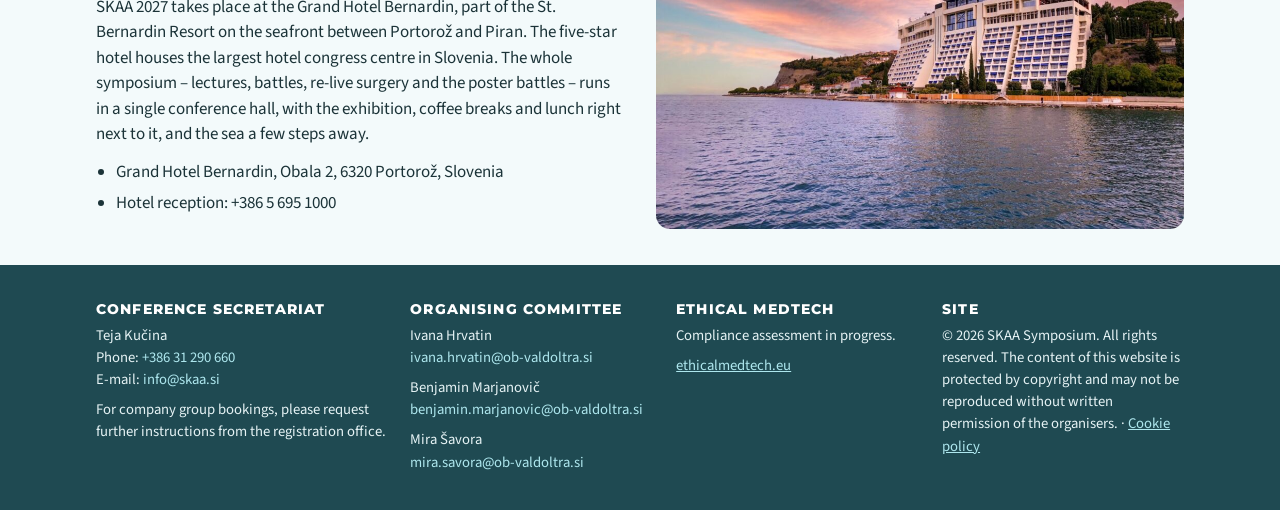
==== commit 5ffa089d: "Patronage of SECEC-ESSSE restored next to ESSKA; Marko Nabergoj removed from the Scientific committe" ====
--- a/index.html
+++ b/index.html
@@ -450,6 +450,7 @@
         <span class="eyebrow">Under the patronage of</span>
         <div class="row">
           <a href="https://esska.org" target="_blank" rel="noopener" aria-label="ESSKA"><img src="assets/esska.png" alt="ESSKA – European Society of Sports Traumatology, Knee Surgery and Arthroscopy"></a>
+          <a href="https://www.secec.org" target="_blank" rel="noopener" aria-label="SECEC-ESSSE"><img src="assets/secec.png" alt="SECEC-ESSSE – European Society for Surgery of the Shoulder and the Elbow"></a>
         </div>
       </div>
     </div>
